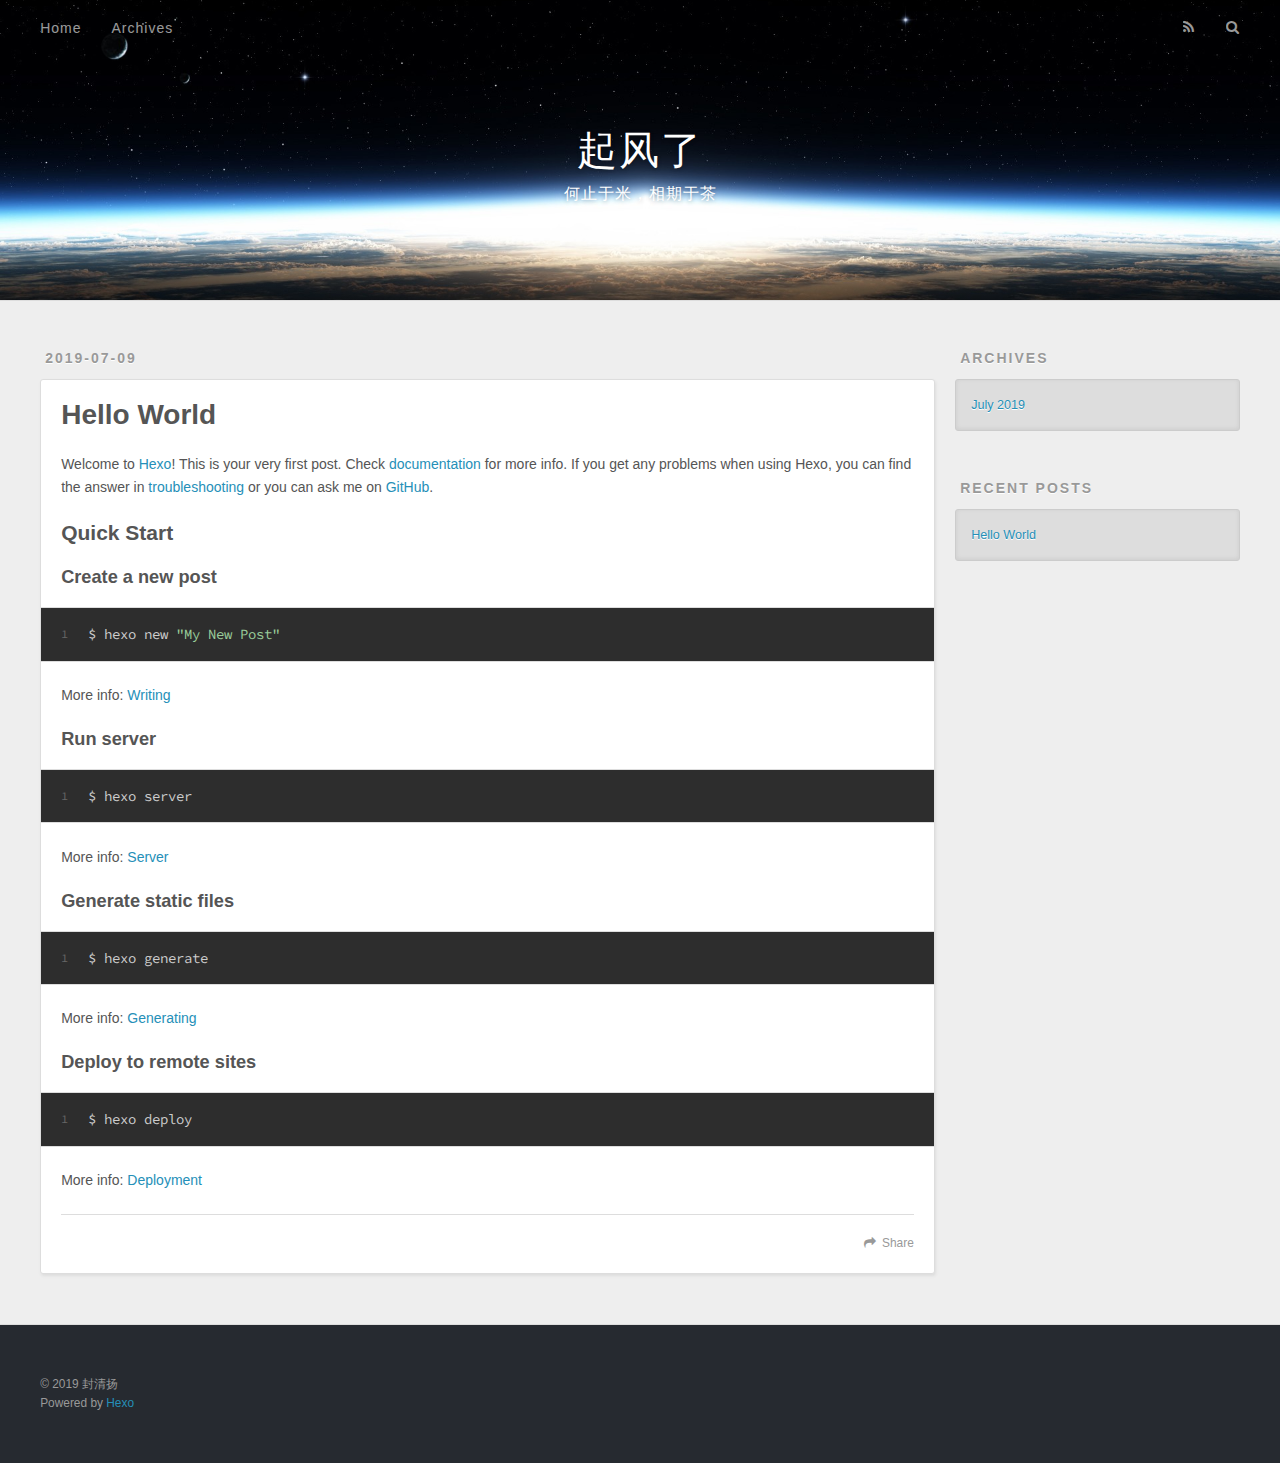
==== index.html @ a0c6132b "Site updated: 2019-07-09 15:20:31" ====
<!DOCTYPE html>
<html>
<head><meta name="generator" content="Hexo 3.9.0">
  <meta charset="utf-8">
  

  
  <title>起风了</title>
  <meta name="viewport" content="width=device-width, initial-scale=1, maximum-scale=1">
  <meta name="description" content="一个想开奶茶店的程序猿">
<meta property="og:type" content="website">
<meta property="og:title" content="起风了">
<meta property="og:url" content="http://yoursite.com/index.html">
<meta property="og:site_name" content="起风了">
<meta property="og:description" content="一个想开奶茶店的程序猿">
<meta property="og:locale" content="default">
<meta name="twitter:card" content="summary">
<meta name="twitter:title" content="起风了">
<meta name="twitter:description" content="一个想开奶茶店的程序猿">
  
    <link rel="alternate" href="/atom.xml" title="起风了" type="application/atom+xml">
  
  
    <link rel="icon" href="/favicon.png">
  
  
    <link href="//fonts.googleapis.com/css?family=Source+Code+Pro" rel="stylesheet" type="text/css">
  
  <link rel="stylesheet" href="/css/style.css">
</head>
</html>
<body>
  <div id="container">
    <div id="wrap">
      <header id="header">
  <div id="banner"></div>
  <div id="header-outer" class="outer">
    <div id="header-title" class="inner">
      <h1 id="logo-wrap">
        <a href="/" id="logo">起风了</a>
      </h1>
      
        <h2 id="subtitle-wrap">
          <a href="/" id="subtitle">何止于米，相期于茶</a>
        </h2>
      
    </div>
    <div id="header-inner" class="inner">
      <nav id="main-nav">
        <a id="main-nav-toggle" class="nav-icon"></a>
        
          <a class="main-nav-link" href="/">Home</a>
        
          <a class="main-nav-link" href="/archives">Archives</a>
        
      </nav>
      <nav id="sub-nav">
        
          <a id="nav-rss-link" class="nav-icon" href="/atom.xml" title="RSS Feed"></a>
        
        <a id="nav-search-btn" class="nav-icon" title="Search"></a>
      </nav>
      <div id="search-form-wrap">
        <form action="//google.com/search" method="get" accept-charset="UTF-8" class="search-form"><input type="search" name="q" class="search-form-input" placeholder="Search"><button type="submit" class="search-form-submit">&#xF002;</button><input type="hidden" name="sitesearch" value="http://yoursite.com"></form>
      </div>
    </div>
  </div>
</header>
      <div class="outer">
        <section id="main">
  
    <article id="post-hello-world" class="article article-type-post" itemscope itemprop="blogPost">
  <div class="article-meta">
    <a href="/2019/07/09/hello-world/" class="article-date">
  <time datetime="2019-07-09T06:13:53.255Z" itemprop="datePublished">2019-07-09</time>
</a>
    
  </div>
  <div class="article-inner">
    
    
      <header class="article-header">
        
  
    <h1 itemprop="name">
      <a class="article-title" href="/2019/07/09/hello-world/">Hello World</a>
    </h1>
  

      </header>
    
    <div class="article-entry" itemprop="articleBody">
      
        <p>Welcome to <a href="https://hexo.io/" target="_blank" rel="noopener">Hexo</a>! This is your very first post. Check <a href="https://hexo.io/docs/" target="_blank" rel="noopener">documentation</a> for more info. If you get any problems when using Hexo, you can find the answer in <a href="https://hexo.io/docs/troubleshooting.html" target="_blank" rel="noopener">troubleshooting</a> or you can ask me on <a href="https://github.com/hexojs/hexo/issues" target="_blank" rel="noopener">GitHub</a>.</p>
<h2 id="Quick-Start"><a href="#Quick-Start" class="headerlink" title="Quick Start"></a>Quick Start</h2><h3 id="Create-a-new-post"><a href="#Create-a-new-post" class="headerlink" title="Create a new post"></a>Create a new post</h3><figure class="highlight bash"><table><tr><td class="gutter"><pre><span class="line">1</span><br></pre></td><td class="code"><pre><span class="line">$ hexo new <span class="string">"My New Post"</span></span><br></pre></td></tr></table></figure>

<p>More info: <a href="https://hexo.io/docs/writing.html" target="_blank" rel="noopener">Writing</a></p>
<h3 id="Run-server"><a href="#Run-server" class="headerlink" title="Run server"></a>Run server</h3><figure class="highlight bash"><table><tr><td class="gutter"><pre><span class="line">1</span><br></pre></td><td class="code"><pre><span class="line">$ hexo server</span><br></pre></td></tr></table></figure>

<p>More info: <a href="https://hexo.io/docs/server.html" target="_blank" rel="noopener">Server</a></p>
<h3 id="Generate-static-files"><a href="#Generate-static-files" class="headerlink" title="Generate static files"></a>Generate static files</h3><figure class="highlight bash"><table><tr><td class="gutter"><pre><span class="line">1</span><br></pre></td><td class="code"><pre><span class="line">$ hexo generate</span><br></pre></td></tr></table></figure>

<p>More info: <a href="https://hexo.io/docs/generating.html" target="_blank" rel="noopener">Generating</a></p>
<h3 id="Deploy-to-remote-sites"><a href="#Deploy-to-remote-sites" class="headerlink" title="Deploy to remote sites"></a>Deploy to remote sites</h3><figure class="highlight bash"><table><tr><td class="gutter"><pre><span class="line">1</span><br></pre></td><td class="code"><pre><span class="line">$ hexo deploy</span><br></pre></td></tr></table></figure>

<p>More info: <a href="https://hexo.io/docs/deployment.html" target="_blank" rel="noopener">Deployment</a></p>

      
    </div>
    <footer class="article-footer">
      <a data-url="http://yoursite.com/2019/07/09/hello-world/" data-id="cjxvhixrn0000qsqrv8j5ujde" class="article-share-link">Share</a>
      
      
    </footer>
  </div>
  
</article>


  


</section>
        
          <aside id="sidebar">
  
    

  
    

  
    
  
    
  <div class="widget-wrap">
    <h3 class="widget-title">Archives</h3>
    <div class="widget">
      <ul class="archive-list"><li class="archive-list-item"><a class="archive-list-link" href="/archives/2019/07/">July 2019</a></li></ul>
    </div>
  </div>


  
    
  <div class="widget-wrap">
    <h3 class="widget-title">Recent Posts</h3>
    <div class="widget">
      <ul>
        
          <li>
            <a href="/2019/07/09/hello-world/">Hello World</a>
          </li>
        
      </ul>
    </div>
  </div>

  
</aside>
        
      </div>
      <footer id="footer">
  
  <div class="outer">
    <div id="footer-info" class="inner">
      &copy; 2019 封清扬<br>
      Powered by <a href="http://hexo.io/" target="_blank">Hexo</a>
    </div>
  </div>
</footer>
    </div>
    <nav id="mobile-nav">
  
    <a href="/" class="mobile-nav-link">Home</a>
  
    <a href="/archives" class="mobile-nav-link">Archives</a>
  
</nav>
    

<script src="//ajax.googleapis.com/ajax/libs/jquery/2.0.3/jquery.min.js"></script>


  <link rel="stylesheet" href="/fancybox/jquery.fancybox.css">
  <script src="/fancybox/jquery.fancybox.pack.js"></script>


<script src="/js/script.js"></script>



  </div>
</body>
</html>
---- css/style.css ----
body {
  width: 100%;
}
body:before,
body:after {
  content: "";
  display: table;
}
body:after {
  clear: both;
}
html,
body,
div,
span,
applet,
object,
iframe,
h1,
h2,
h3,
h4,
h5,
h6,
p,
blockquote,
pre,
a,
abbr,
acronym,
address,
big,
cite,
code,
del,
dfn,
em,
img,
ins,
kbd,
q,
s,
samp,
small,
strike,
strong,
sub,
sup,
tt,
var,
dl,
dt,
dd,
ol,
ul,
li,
fieldset,
form,
label,
legend,
table,
caption,
tbody,
tfoot,
thead,
tr,
th,
td {
  margin: 0;
  padding: 0;
  border: 0;
  outline: 0;
  font-weight: inherit;
  font-style: inherit;
  font-family: inherit;
  font-size: 100%;
  vertical-align: baseline;
}
body {
  line-height: 1;
  color: #000;
  background: #fff;
}
ol,
ul {
  list-style: none;
}
table {
  border-collapse: separate;
  border-spacing: 0;
  vertical-align: middle;
}
caption,
th,
td {
  text-align: left;
  font-weight: normal;
  vertical-align: middle;
}
a img {
  border: none;
}
input,
button {
  margin: 0;
  padding: 0;
}
input::-moz-focus-inner,
button::-moz-focus-inner {
  border: 0;
  padding: 0;
}
@font-face {
  font-family: FontAwesome;
  font-style: normal;
  font-weight: normal;
  src: url("fonts/fontawesome-webfont.eot?v=#4.0.3");
  src: url("fonts/fontawesome-webfont.eot?#iefix&v=#4.0.3") format("embedded-opentype"), url("fonts/fontawesome-webfont.woff?v=#4.0.3") format("woff"), url("fonts/fontawesome-webfont.ttf?v=#4.0.3") format("truetype"), url("fonts/fontawesome-webfont.svg#fontawesomeregular?v=#4.0.3") format("svg");
}
html,
body,
#container {
  height: 100%;
}
body {
  background: #eee;
  font: 14px -apple-system, BlinkMacSystemFont, "Segoe UI", "Roboto", "Oxygen", "Ubuntu", "Cantarell", "Fira Sans", "Droid Sans", "Helvetica Neue", sans-serif;
  -webkit-text-size-adjust: 100%;
}
.outer {
  max-width: 1220px;
  margin: 0 auto;
  padding: 0 20px;
}
.outer:before,
.outer:after {
  content: "";
  display: table;
}
.outer:after {
  clear: both;
}
.inner {
  display: inline;
  float: left;
  width: 98.33333333333333%;
  margin: 0 0.833333333333333%;
}
.left,
.alignleft {
  float: left;
}
.right,
.alignright {
  float: right;
}
.clear {
  clear: both;
}
#container {
  position: relative;
}
.mobile-nav-on {
  overflow: hidden;
}
#wrap {
  height: 100%;
  width: 100%;
  position: absolute;
  top: 0;
  left: 0;
  -webkit-transition: 0.2s ease-out;
  -moz-transition: 0.2s ease-out;
  -ms-transition: 0.2s ease-out;
  transition: 0.2s ease-out;
  z-index: 1;
  background: #eee;
}
.mobile-nav-on #wrap {
  left: 280px;
}
@media screen and (min-width: 768px) {
  #main {
    display: inline;
    float: left;
    width: 73.33333333333333%;
    margin: 0 0.833333333333333%;
  }
}
.article-date,
.article-category-link,
.archive-year,
.widget-title {
  text-decoration: none;
  text-transform: uppercase;
  letter-spacing: 2px;
  color: #999;
  margin-bottom: 1em;
  margin-left: 5px;
  line-height: 1em;
  text-shadow: 0 1px #fff;
  font-weight: bold;
}
.article-inner,
.archive-article-inner {
  background: #fff;
  -webkit-box-shadow: 1px 2px 3px #ddd;
  box-shadow: 1px 2px 3px #ddd;
  border: 1px solid #ddd;
  border-radius: 3px;
}
.article-entry h1,
.widget h1 {
  font-size: 2em;
}
.article-entry h2,
.widget h2 {
  font-size: 1.5em;
}
.article-entry h3,
.widget h3 {
  font-size: 1.3em;
}
.article-entry h4,
.widget h4 {
  font-size: 1.2em;
}
.article-entry h5,
.widget h5 {
  font-size: 1em;
}
.article-entry h6,
.widget h6 {
  font-size: 1em;
  color: #999;
}
.article-entry hr,
.widget hr {
  border: 1px dashed #ddd;
}
.article-entry strong,
.widget strong {
  font-weight: bold;
}
.article-entry em,
.widget em,
.article-entry cite,
.widget cite {
  font-style: italic;
}
.article-entry sup,
.widget sup,
.article-entry sub,
.widget sub {
  font-size: 0.75em;
  line-height: 0;
  position: relative;
  vertical-align: baseline;
}
.article-entry sup,
.widget sup {
  top: -0.5em;
}
.article-entry sub,
.widget sub {
  bottom: -0.2em;
}
.article-entry small,
.widget small {
  font-size: 0.85em;
}
.article-entry acronym,
.widget acronym,
.article-entry abbr,
.widget abbr {
  border-bottom: 1px dotted;
}
.article-entry ul,
.widget ul,
.article-entry ol,
.widget ol,
.article-entry dl,
.widget dl {
  margin: 0 20px;
  line-height: 1.6em;
}
.article-entry ul ul,
.widget ul ul,
.article-entry ol ul,
.widget ol ul,
.article-entry ul ol,
.widget ul ol,
.article-entry ol ol,
.widget ol ol {
  margin-top: 0;
  margin-bottom: 0;
}
.article-entry ul,
.widget ul {
  list-style: disc;
}
.article-entry ol,
.widget ol {
  list-style: decimal;
}
.article-entry dt,
.widget dt {
  font-weight: bold;
}
#header {
  height: 300px;
  position: relative;
  border-bottom: 1px solid #ddd;
}
#header:before,
#header:after {
  content: "";
  position: absolute;
  left: 0;
  right: 0;
  height: 40px;
}
#header:before {
  top: 0;
  background: -webkit-linear-gradient(rgba(0,0,0,0.2), transparent);
  background: -moz-linear-gradient(rgba(0,0,0,0.2), transparent);
  background: -ms-linear-gradient(rgba(0,0,0,0.2), transparent);
  background: linear-gradient(rgba(0,0,0,0.2), transparent);
}
#header:after {
  bottom: 0;
  background: -webkit-linear-gradient(transparent, rgba(0,0,0,0.2));
  background: -moz-linear-gradient(transparent, rgba(0,0,0,0.2));
  background: -ms-linear-gradient(transparent, rgba(0,0,0,0.2));
  background: linear-gradient(transparent, rgba(0,0,0,0.2));
}
#header-outer {
  height: 100%;
  position: relative;
}
#header-inner {
  position: relative;
  overflow: hidden;
}
#banner {
  position: absolute;
  top: 0;
  left: 0;
  width: 100%;
  height: 100%;
  background: url("images/banner.jpg") center #000;
  -webkit-background-size: cover;
  -moz-background-size: cover;
  background-size: cover;
  z-index: -1;
}
#header-title {
  text-align: center;
  height: 40px;
  position: absolute;
  top: 50%;
  left: 0;
  margin-top: -20px;
}
#logo,
#subtitle {
  text-decoration: none;
  color: #fff;
  font-weight: 300;
  text-shadow: 0 1px 4px rgba(0,0,0,0.3);
}
#logo {
  font-size: 40px;
  line-height: 40px;
  letter-spacing: 2px;
}
#subtitle {
  font-size: 16px;
  line-height: 16px;
  letter-spacing: 1px;
}
#subtitle-wrap {
  margin-top: 16px;
}
#main-nav {
  float: left;
  margin-left: -15px;
}
.nav-icon,
.main-nav-link {
  float: left;
  color: #fff;
  opacity: 0.6;
  text-decoration: none;
  text-shadow: 0 1px rgba(0,0,0,0.2);
  -webkit-transition: opacity 0.2s;
  -moz-transition: opacity 0.2s;
  -ms-transition: opacity 0.2s;
  transition: opacity 0.2s;
  display: block;
  padding: 20px 15px;
}
.nav-icon:hover,
.main-nav-link:hover {
  opacity: 1;
}
.nav-icon {
  font-family: FontAwesome;
  text-align: center;
  font-size: 14px;
  width: 14px;
  height: 14px;
  padding: 20px 15px;
  position: relative;
  cursor: pointer;
}
.main-nav-link {
  font-weight: 300;
  letter-spacing: 1px;
}
@media screen and (max-width: 479px) {
  .main-nav-link {
    display: none;
  }
}
#main-nav-toggle {
  display: none;
}
#main-nav-toggle:before {
  content: "\f0c9";
}
@media screen and (max-width: 479px) {
  #main-nav-toggle {
    display: block;
  }
}
#sub-nav {
  float: right;
  margin-right: -15px;
}
#nav-rss-link:before {
  content: "\f09e";
}
#nav-search-btn:before {
  content: "\f002";
}
#search-form-wrap {
  position: absolute;
  top: 15px;
  width: 150px;
  height: 30px;
  right: -150px;
  opacity: 0;
  -webkit-transition: 0.2s ease-out;
  -moz-transition: 0.2s ease-out;
  -ms-transition: 0.2s ease-out;
  transition: 0.2s ease-out;
}
#search-form-wrap.on {
  opacity: 1;
  right: 0;
}
@media screen and (max-width: 479px) {
  #search-form-wrap {
    width: 100%;
    right: -100%;
  }
}
.search-form {
  position: absolute;
  top: 0;
  left: 0;
  right: 0;
  background: #fff;
  padding: 5px 15px;
  border-radius: 15px;
  -webkit-box-shadow: 0 0 10px rgba(0,0,0,0.3);
  box-shadow: 0 0 10px rgba(0,0,0,0.3);
}
.search-form-input {
  border: none;
  background: none;
  color: #555;
  width: 100%;
  font: 13px -apple-system, BlinkMacSystemFont, "Segoe UI", "Roboto", "Oxygen", "Ubuntu", "Cantarell", "Fira Sans", "Droid Sans", "Helvetica Neue", sans-serif;
  outline: none;
}
.search-form-input::-webkit-search-results-decoration,
.search-form-input::-webkit-search-cancel-button {
  -webkit-appearance: none;
}
.search-form-submit {
  position: absolute;
  top: 50%;
  right: 10px;
  margin-top: -7px;
  font: 13px FontAwesome;
  border: none;
  background: none;
  color: #bbb;
  cursor: pointer;
}
.search-form-submit:hover,
.search-form-submit:focus {
  color: #777;
}
.article {
  margin: 50px 0;
}
.article-inner {
  overflow: hidden;
}
.article-meta:before,
.article-meta:after {
  content: "";
  display: table;
}
.article-meta:after {
  clear: both;
}
.article-date {
  float: left;
}
.article-category {
  float: left;
  line-height: 1em;
  color: #ccc;
  text-shadow: 0 1px #fff;
  margin-left: 8px;
}
.article-category:before {
  content: "\2022";
}
.article-category-link {
  margin: 0 12px 1em;
}
.article-header {
  padding: 20px 20px 0;
}
.article-title {
  text-decoration: none;
  font-size: 2em;
  font-weight: bold;
  color: #555;
  line-height: 1.1em;
  -webkit-transition: color 0.2s;
  -moz-transition: color 0.2s;
  -ms-transition: color 0.2s;
  transition: color 0.2s;
}
a.article-title:hover {
  color: #258fb8;
}
.article-entry {
  color: #555;
  padding: 0 20px;
}
.article-entry:before,
.article-entry:after {
  content: "";
  display: table;
}
.article-entry:after {
  clear: both;
}
.article-entry p,
.article-entry table {
  line-height: 1.6em;
  margin: 1.6em 0;
}
.article-entry h1,
.article-entry h2,
.article-entry h3,
.article-entry h4,
.article-entry h5,
.article-entry h6 {
  font-weight: bold;
}
.article-entry h1,
.article-entry h2,
.article-entry h3,
.article-entry h4,
.article-entry h5,
.article-entry h6 {
  line-height: 1.1em;
  margin: 1.1em 0;
}
.article-entry a {
  color: #258fb8;
  text-decoration: none;
}
.article-entry a:hover {
  text-decoration: underline;
}
.article-entry ul,
.article-entry ol,
.article-entry dl {
  margin-top: 1.6em;
  margin-bottom: 1.6em;
}
.article-entry img,
.article-entry video {
  max-width: 100%;
  height: auto;
  display: block;
  margin: auto;
}
.article-entry iframe {
  border: none;
}
.article-entry table {
  width: 100%;
  border-collapse: collapse;
  border-spacing: 0;
}
.article-entry th {
  font-weight: bold;
  border-bottom: 3px solid #ddd;
  padding-bottom: 0.5em;
}
.article-entry td {
  border-bottom: 1px solid #ddd;
  padding: 10px 0;
}
.article-entry blockquote {
  font-family: Georgia, "Times New Roman", serif;
  font-size: 1.4em;
  margin: 1.6em 20px;
  text-align: center;
}
.article-entry blockquote footer {
  font-size: 14px;
  margin: 1.6em 0;
  font-family: -apple-system, BlinkMacSystemFont, "Segoe UI", "Roboto", "Oxygen", "Ubuntu", "Cantarell", "Fira Sans", "Droid Sans", "Helvetica Neue", sans-serif;
}
.article-entry blockquote footer cite:before {
  content: "—";
  padding: 0 0.5em;
}
.article-entry .pullquote {
  text-align: left;
  width: 45%;
  margin: 0;
}
.article-entry .pullquote.left {
  margin-left: 0.5em;
  margin-right: 1em;
}
.article-entry .pullquote.right {
  margin-right: 0.5em;
  margin-left: 1em;
}
.article-entry .caption {
  color: #999;
  display: block;
  font-size: 0.9em;
  margin-top: 0.5em;
  position: relative;
  text-align: center;
}
.article-entry .video-container {
  position: relative;
  padding-top: 56.25%;
  height: 0;
  overflow: hidden;
}
.article-entry .video-container iframe,
.article-entry .video-container object,
.article-entry .video-container embed {
  position: absolute;
  top: 0;
  left: 0;
  width: 100%;
  height: 100%;
  margin-top: 0;
}
.article-more-link a {
  display: inline-block;
  line-height: 1em;
  padding: 6px 15px;
  border-radius: 15px;
  background: #eee;
  color: #999;
  text-shadow: 0 1px #fff;
  text-decoration: none;
}
.article-more-link a:hover {
  background: #258fb8;
  color: #fff;
  text-decoration: none;
  text-shadow: 0 1px #1e7293;
}
.article-footer {
  font-size: 0.85em;
  line-height: 1.6em;
  border-top: 1px solid #ddd;
  padding-top: 1.6em;
  margin: 0 20px 20px;
}
.article-footer:before,
.article-footer:after {
  content: "";
  display: table;
}
.article-footer:after {
  clear: both;
}
.article-footer a {
  color: #999;
  text-decoration: none;
}
.article-footer a:hover {
  color: #555;
}
.article-tag-list-item {
  float: left;
  margin-right: 10px;
}
.article-tag-list-link:before {
  content: "#";
}
.article-comment-link {
  float: right;
}
.article-comment-link:before {
  content: "\f075";
  font-family: FontAwesome;
  padding-right: 8px;
}
.article-share-link {
  cursor: pointer;
  float: right;
  margin-left: 20px;
}
.article-share-link:before {
  content: "\f064";
  font-family: FontAwesome;
  padding-right: 6px;
}
#article-nav {
  position: relative;
}
#article-nav:before,
#article-nav:after {
  content: "";
  display: table;
}
#article-nav:after {
  clear: both;
}
@media screen and (min-width: 768px) {
  #article-nav {
    margin: 50px 0;
  }
  #article-nav:before {
    width: 8px;
    height: 8px;
    position: absolute;
    top: 50%;
    left: 50%;
    margin-top: -4px;
    margin-left: -4px;
    content: "";
    border-radius: 50%;
    background: #ddd;
    -webkit-box-shadow: 0 1px 2px #fff;
    box-shadow: 0 1px 2px #fff;
  }
}
.article-nav-link-wrap {
  text-decoration: none;
  text-shadow: 0 1px #fff;
  color: #999;
  -webkit-box-sizing: border-box;
  -moz-box-sizing: border-box;
  box-sizing: border-box;
  margin-top: 50px;
  text-align: center;
  display: block;
}
.article-nav-link-wrap:hover {
  color: #555;
}
@media screen and (min-width: 768px) {
  .article-nav-link-wrap {
    width: 50%;
    margin-top: 0;
  }
}
@media screen and (min-width: 768px) {
  #article-nav-newer {
    float: left;
    text-align: right;
    padding-right: 20px;
  }
}
@media screen and (min-width: 768px) {
  #article-nav-older {
    float: right;
    text-align: left;
    padding-left: 20px;
  }
}
.article-nav-caption {
  text-transform: uppercase;
  letter-spacing: 2px;
  color: #ddd;
  line-height: 1em;
  font-weight: bold;
}
#article-nav-newer .article-nav-caption {
  margin-right: -2px;
}
.article-nav-title {
  font-size: 0.85em;
  line-height: 1.6em;
  margin-top: 0.5em;
}
.article-share-box {
  position: absolute;
  display: none;
  background: #fff;
  -webkit-box-shadow: 1px 2px 10px rgba(0,0,0,0.2);
  box-shadow: 1px 2px 10px rgba(0,0,0,0.2);
  border-radius: 3px;
  margin-left: -145px;
  overflow: hidden;
  z-index: 1;
}
.article-share-box.on {
  display: block;
}
.article-share-input {
  width: 100%;
  background: none;
  -webkit-box-sizing: border-box;
  -moz-box-sizing: border-box;
  box-sizing: border-box;
  font: 14px -apple-system, BlinkMacSystemFont, "Segoe UI", "Roboto", "Oxygen", "Ubuntu", "Cantarell", "Fira Sans", "Droid Sans", "Helvetica Neue", sans-serif;
  padding: 0 15px;
  color: #555;
  outline: none;
  border: 1px solid #ddd;
  border-radius: 3px 3px 0 0;
  height: 36px;
  line-height: 36px;
}
.article-share-links {
  background: #eee;
}
.article-share-links:before,
.article-share-links:after {
  content: "";
  display: table;
}
.article-share-links:after {
  clear: both;
}
.article-share-twitter,
.article-share-facebook,
.article-share-pinterest,
.article-share-google {
  width: 50px;
  height: 36px;
  display: block;
  float: left;
  position: relative;
  color: #999;
  text-shadow: 0 1px #fff;
}
.article-share-twitter:before,
.article-share-facebook:before,
.article-share-pinterest:before,
.article-share-google:before {
  font-size: 20px;
  font-family: FontAwesome;
  width: 20px;
  height: 20px;
  position: absolute;
  top: 50%;
  left: 50%;
  margin-top: -10px;
  margin-left: -10px;
  text-align: center;
}
.article-share-twitter:hover,
.article-share-facebook:hover,
.article-share-pinterest:hover,
.article-share-google:hover {
  color: #fff;
}
.article-share-twitter:before {
  content: "\f099";
}
.article-share-twitter:hover {
  background: #00aced;
  text-shadow: 0 1px #008abe;
}
.article-share-facebook:before {
  content: "\f09a";
}
.article-share-facebook:hover {
  background: #3b5998;
  text-shadow: 0 1px #2f477a;
}
.article-share-pinterest:before {
  content: "\f0d2";
}
.article-share-pinterest:hover {
  background: #cb2027;
  text-shadow: 0 1px #a21a1f;
}
.article-share-google:before {
  content: "\f0d5";
}
.article-share-google:hover {
  background: #dd4b39;
  text-shadow: 0 1px #be3221;
}
.article-gallery {
  background: #000;
  position: relative;
}
.article-gallery-photos {
  position: relative;
  overflow: hidden;
}
.article-gallery-img {
  display: none;
  max-width: 100%;
}
.article-gallery-img:first-child {
  display: block;
}
.article-gallery-img.loaded {
  position: absolute;
  display: block;
}
.article-gallery-img img {
  display: block;
  max-width: 100%;
  margin: 0 auto;
}
#comments {
  background: #fff;
  -webkit-box-shadow: 1px 2px 3px #ddd;
  box-shadow: 1px 2px 3px #ddd;
  padding: 20px;
  border: 1px solid #ddd;
  border-radius: 3px;
  margin: 50px 0;
}
#comments a {
  color: #258fb8;
}
.archives-wrap {
  margin: 50px 0;
}
.archives:before,
.archives:after {
  content: "";
  display: table;
}
.archives:after {
  clear: both;
}
.archive-year-wrap {
  margin-bottom: 1em;
}
.archives {
  -webkit-column-gap: 10px;
  -moz-column-gap: 10px;
  column-gap: 10px;
}
@media screen and (min-width: 480px) and (max-width: 767px) {
  .archives {
    -webkit-column-count: 2;
    -moz-column-count: 2;
    column-count: 2;
  }
}
@media screen and (min-width: 768px) {
  .archives {
    -webkit-column-count: 3;
    -moz-column-count: 3;
    column-count: 3;
  }
}
.archive-article {
  -webkit-column-break-inside: avoid;
  page-break-inside: avoid;
  overflow: hidden;
  break-inside: avoid-column;
}
.archive-article-inner {
  padding: 10px;
  margin-bottom: 15px;
}
.archive-article-title {
  text-decoration: none;
  font-weight: bold;
  color: #555;
  -webkit-transition: color 0.2s;
  -moz-transition: color 0.2s;
  -ms-transition: color 0.2s;
  transition: color 0.2s;
  line-height: 1.6em;
}
.archive-article-title:hover {
  color: #258fb8;
}
.archive-article-footer {
  margin-top: 1em;
}
.archive-article-date {
  color: #999;
  text-decoration: none;
  font-size: 0.85em;
  line-height: 1em;
  margin-bottom: 0.5em;
  display: block;
}
#page-nav {
  margin: 50px auto;
  background: #fff;
  -webkit-box-shadow: 1px 2px 3px #ddd;
  box-shadow: 1px 2px 3px #ddd;
  border: 1px solid #ddd;
  border-radius: 3px;
  text-align: center;
  color: #999;
  overflow: hidden;
}
#page-nav:before,
#page-nav:after {
  content: "";
  display: table;
}
#page-nav:after {
  clear: both;
}
#page-nav a,
#page-nav span {
  padding: 10px 20px;
  line-height: 1;
  height: 2ex;
}
#page-nav a {
  color: #999;
  text-decoration: none;
}
#page-nav a:hover {
  background: #999;
  color: #fff;
}
#page-nav .prev {
  float: left;
}
#page-nav .next {
  float: right;
}
#page-nav .page-number {
  display: inline-block;
}
@media screen and (max-width: 479px) {
  #page-nav .page-number {
    display: none;
  }
}
#page-nav .current {
  color: #555;
  font-weight: bold;
}
#page-nav .space {
  color: #ddd;
}
#footer {
  background: #262a30;
  padding: 50px 0;
  border-top: 1px solid #ddd;
  color: #999;
}
#footer a {
  color: #258fb8;
  text-decoration: none;
}
#footer a:hover {
  text-decoration: underline;
}
#footer-info {
  line-height: 1.6em;
  font-size: 0.85em;
}
.article-entry pre,
.article-entry .highlight {
  background: #2d2d2d;
  margin: 0 -20px;
  padding: 15px 20px;
  border-style: solid;
  border-color: #ddd;
  border-width: 1px 0;
  overflow: auto;
  color: #ccc;
  line-height: 22.400000000000002px;
}
.article-entry .highlight .gutter pre,
.article-entry .gist .gist-file .gist-data .line-numbers {
  color: #666;
  font-size: 0.85em;
}
.article-entry pre,
.article-entry code {
  font-family: "Source Code Pro", Consolas, Monaco, Menlo, Consolas, monospace;
}
.article-entry code {
  background: #eee;
  text-shadow: 0 1px #fff;
  padding: 0 0.3em;
}
.article-entry pre code {
  background: none;
  text-shadow: none;
  padding: 0;
}
.article-entry .highlight pre {
  border: none;
  margin: 0;
  padding: 0;
}
.article-entry .highlight table {
  margin: 0;
  width: auto;
}
.article-entry .highlight td {
  border: none;
  padding: 0;
}
.article-entry .highlight figcaption {
  font-size: 0.85em;
  color: #999;
  line-height: 1em;
  margin-bottom: 1em;
}
.article-entry .highlight figcaption:before,
.article-entry .highlight figcaption:after {
  content: "";
  display: table;
}
.article-entry .highlight figcaption:after {
  clear: both;
}
.article-entry .highlight figcaption a {
  float: right;
}
.article-entry .highlight .gutter pre {
  text-align: right;
  padding-right: 20px;
}
.article-entry .highlight .line {
  height: 22.400000000000002px;
}
.article-entry .highlight .line.marked {
  background: #515151;
}
.article-entry .gist {
  margin: 0 -20px;
  border-style: solid;
  border-color: #ddd;
  border-width: 1px 0;
  background: #2d2d2d;
  padding: 15px 20px 15px 0;
}
.article-entry .gist .gist-file {
  border: none;
  font-family: "Source Code Pro", Consolas, Monaco, Menlo, Consolas, monospace;
  margin: 0;
}
.article-entry .gist .gist-file .gist-data {
  background: none;
  border: none;
}
.article-entry .gist .gist-file .gist-data .line-numbers {
  background: none;
  border: none;
  padding: 0 20px 0 0;
}
.article-entry .gist .gist-file .gist-data .line-data {
  padding: 0 !important;
}
.article-entry .gist .gist-file .highlight {
  margin: 0;
  padding: 0;
  border: none;
}
.article-entry .gist .gist-file .gist-meta {
  background: #2d2d2d;
  color: #999;
  font: 0.85em -apple-system, BlinkMacSystemFont, "Segoe UI", "Roboto", "Oxygen", "Ubuntu", "Cantarell", "Fira Sans", "Droid Sans", "Helvetica Neue", sans-serif;
  text-shadow: 0 0;
  padding: 0;
  margin-top: 1em;
  margin-left: 20px;
}
.article-entry .gist .gist-file .gist-meta a {
  color: #258fb8;
  font-weight: normal;
}
.article-entry .gist .gist-file .gist-meta a:hover {
  text-decoration: underline;
}
pre .comment,
pre .title {
  color: #999;
}
pre .variable,
pre .attribute,
pre .tag,
pre .regexp,
pre .ruby .constant,
pre .xml .tag .title,
pre .xml .pi,
pre .xml .doctype,
pre .html .doctype,
pre .css .id,
pre .css .class,
pre .css .pseudo {
  color: #f2777a;
}
pre .number,
pre .preprocessor,
pre .built_in,
pre .literal,
pre .params,
pre .constant {
  color: #f99157;
}
pre .class,
pre .ruby .class .title,
pre .css .rules .attribute {
  color: #9c9;
}
pre .string,
pre .value,
pre .inheritance,
pre .header,
pre .ruby .symbol,
pre .xml .cdata {
  color: #9c9;
}
pre .css .hexcolor {
  color: #6cc;
}
pre .function,
pre .python .decorator,
pre .python .title,
pre .ruby .function .title,
pre .ruby .title .keyword,
pre .perl .sub,
pre .javascript .title,
pre .coffeescript .title {
  color: #69c;
}
pre .keyword,
pre .javascript .function {
  color: #c9c;
}
@media screen and (max-width: 479px) {
  #mobile-nav {
    position: absolute;
    top: 0;
    left: 0;
    width: 280px;
    height: 100%;
    background: #191919;
    border-right: 1px solid #fff;
  }
}
@media screen and (max-width: 479px) {
  .mobile-nav-link {
    display: block;
    color: #999;
    text-decoration: none;
    padding: 15px 20px;
    font-weight: bold;
  }
  .mobile-nav-link:hover {
    color: #fff;
  }
}
@media screen and (min-width: 768px) {
  #sidebar {
    display: inline;
    float: left;
    width: 23.333333333333332%;
    margin: 0 0.833333333333333%;
  }
}
.widget-wrap {
  margin: 50px 0;
}
.widget {
  color: #777;
  text-shadow: 0 1px #fff;
  background: #ddd;
  -webkit-box-shadow: 0 -1px 4px #ccc inset;
  box-shadow: 0 -1px 4px #ccc inset;
  border: 1px solid #ccc;
  padding: 15px;
  border-radius: 3px;
}
.widget a {
  color: #258fb8;
  text-decoration: none;
}
.widget a:hover {
  text-decoration: underline;
}
.widget ul ul,
.widget ol ul,
.widget dl ul,
.widget ul ol,
.widget ol ol,
.widget dl ol,
.widget ul dl,
.widget ol dl,
.widget dl dl {
  margin-left: 15px;
  list-style: disc;
}
.widget {
  line-height: 1.6em;
  word-wrap: break-word;
  font-size: 0.9em;
}
.widget ul,
.widget ol {
  list-style: none;
  margin: 0;
}
.widget ul ul,
.widget ol ul,
.widget ul ol,
.widget ol ol {
  margin: 0 20px;
}
.widget ul ul,
.widget ol ul {
  list-style: disc;
}
.widget ul ol,
.widget ol ol {
  list-style: decimal;
}
.category-list-count,
.tag-list-count,
.archive-list-count {
  padding-left: 5px;
  color: #999;
  font-size: 0.85em;
}
.category-list-count:before,
.tag-list-count:before,
.archive-list-count:before {
  content: "(";
}
.category-list-count:after,
.tag-list-count:after,
.archive-list-count:after {
  content: ")";
}
.tagcloud a {
  margin-right: 5px;
  display: inline-block;
}
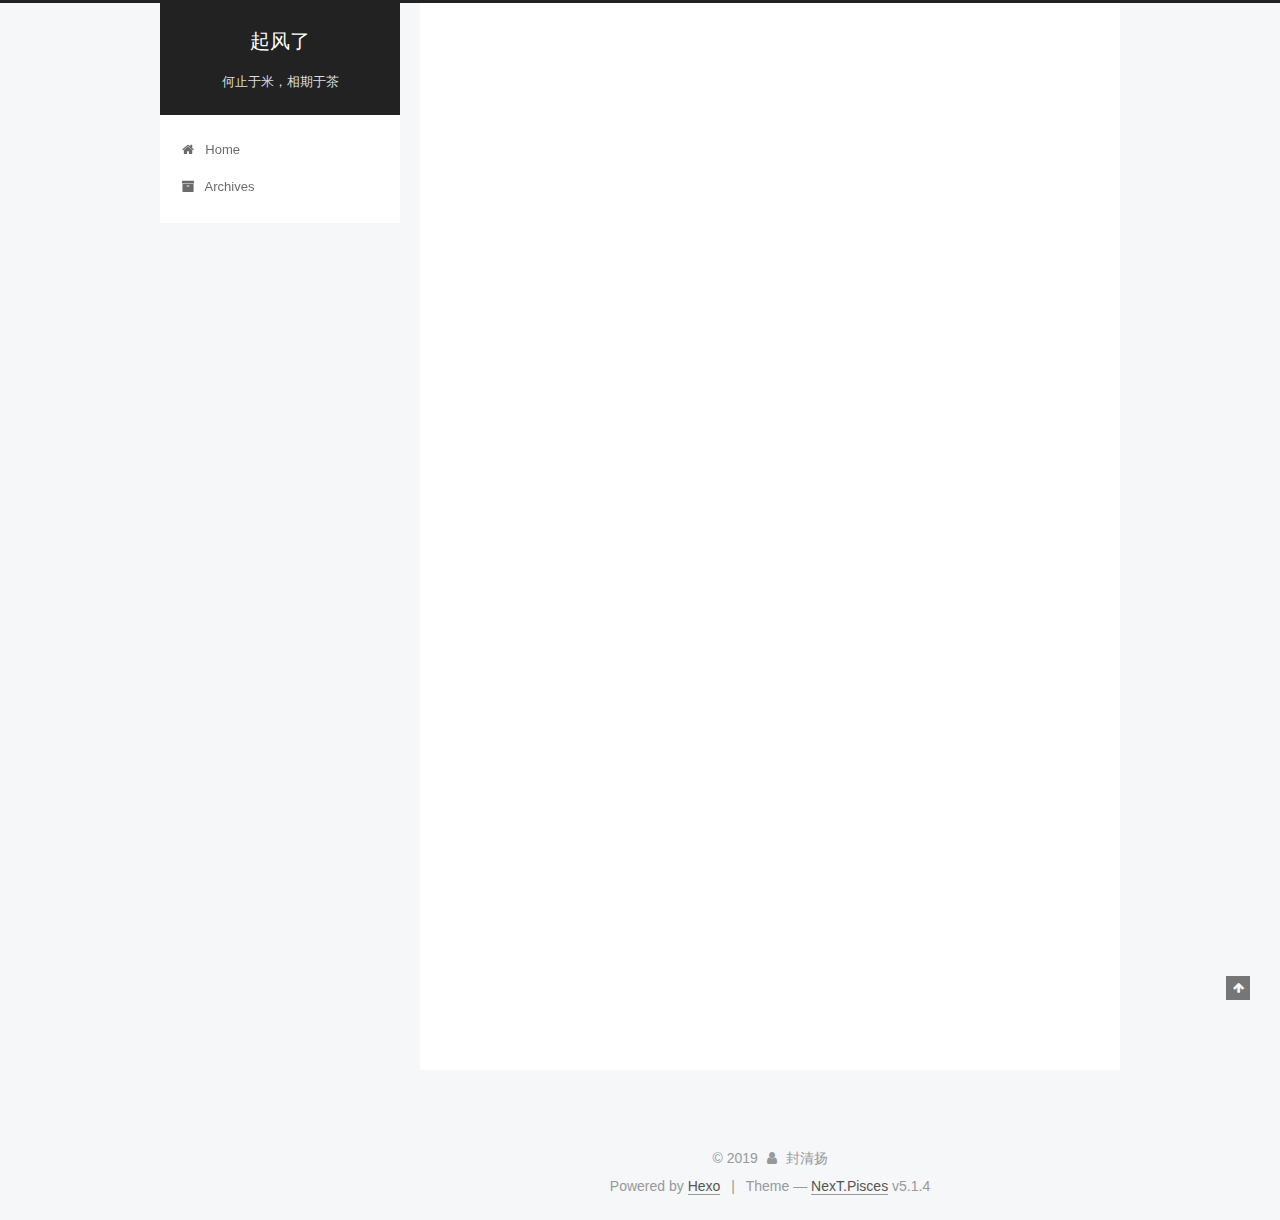
==== commit 3a7ec9a7: "Site updated: 2019-07-09 16:42:16" ====
--- a/index.html
+++ b/index.html
@@ -1,13 +1,85 @@
 <!DOCTYPE html>
-<html>
+
+
+
+  
+
+
+<html class="theme-next pisces use-motion" lang>
 <head><meta name="generator" content="Hexo 3.9.0">
-  <meta charset="utf-8">
-  
-
-  
-  <title>起风了</title>
-  <meta name="viewport" content="width=device-width, initial-scale=1, maximum-scale=1">
-  <meta name="description" content="一个想开奶茶店的程序猿">
+  <meta charset="UTF-8">
+<meta http-equiv="X-UA-Compatible" content="IE=edge">
+<meta name="viewport" content="width=device-width, initial-scale=1, maximum-scale=1">
+<meta name="theme-color" content="#222">
+
+
+
+
+
+
+
+
+
+<meta http-equiv="Cache-Control" content="no-transform">
+<meta http-equiv="Cache-Control" content="no-siteapp">
+
+
+
+
+
+
+
+
+
+
+
+
+
+
+
+
+  
+  
+  <link href="/lib/fancybox/source/jquery.fancybox.css?v=2.1.5" rel="stylesheet" type="text/css">
+
+
+
+
+
+
+
+<link href="/lib/font-awesome/css/font-awesome.min.css?v=4.6.2" rel="stylesheet" type="text/css">
+
+<link href="/css/main.css?v=5.1.4" rel="stylesheet" type="text/css">
+
+
+  <link rel="apple-touch-icon" sizes="180x180" href="/images/apple-touch-icon-next.png?v=5.1.4">
+
+
+  <link rel="icon" type="image/png" sizes="32x32" href="/images/favicon-32x32-next.png?v=5.1.4">
+
+
+  <link rel="icon" type="image/png" sizes="16x16" href="/images/favicon-16x16-next.png?v=5.1.4">
+
+
+  <link rel="mask-icon" href="/images/logo.svg?v=5.1.4" color="#222">
+
+
+
+
+
+  <meta name="keywords" content="Hexo, NexT">
+
+
+
+
+
+
+
+
+
+
+<meta name="description" content="一个想开奶茶店的程序猿">
 <meta property="og:type" content="website">
 <meta property="og:title" content="起风了">
 <meta property="og:url" content="http://yoursite.com/index.html">
@@ -17,179 +89,542 @@
 <meta name="twitter:card" content="summary">
 <meta name="twitter:title" content="起风了">
 <meta name="twitter:description" content="一个想开奶茶店的程序猿">
-  
-    <link rel="alternate" href="/atom.xml" title="起风了" type="application/atom+xml">
-  
-  
-    <link rel="icon" href="/favicon.png">
-  
-  
-    <link href="//fonts.googleapis.com/css?family=Source+Code+Pro" rel="stylesheet" type="text/css">
-  
-  <link rel="stylesheet" href="/css/style.css">
+
+
+
+<script type="text/javascript" id="hexo.configurations">
+  var NexT = window.NexT || {};
+  var CONFIG = {
+    root: '/',
+    scheme: 'Pisces',
+    version: '5.1.4',
+    sidebar: {"position":"left","display":"post","offset":12,"b2t":false,"scrollpercent":false,"onmobile":false},
+    fancybox: true,
+    tabs: true,
+    motion: {"enable":true,"async":false,"transition":{"post_block":"fadeIn","post_header":"slideDownIn","post_body":"slideDownIn","coll_header":"slideLeftIn","sidebar":"slideUpIn"}},
+    duoshuo: {
+      userId: '0',
+      author: 'Author'
+    },
+    algolia: {
+      applicationID: '',
+      apiKey: '',
+      indexName: '',
+      hits: {"per_page":10},
+      labels: {"input_placeholder":"Search for Posts","hits_empty":"We didn't find any results for the search: ${query}","hits_stats":"${hits} results found in ${time} ms"}
+    }
+  };
+</script>
+
+
+
+  <link rel="canonical" href="http://yoursite.com/">
+
+
+
+
+
+  <title>起风了</title>
+  
+
+
+
+
+
+
+
+
 </head>
-</html>
-<body>
-  <div id="container">
-    <div id="wrap">
-      <header id="header">
-  <div id="banner"></div>
-  <div id="header-outer" class="outer">
-    <div id="header-title" class="inner">
-      <h1 id="logo-wrap">
-        <a href="/" id="logo">起风了</a>
-      </h1>
-      
-        <h2 id="subtitle-wrap">
-          <a href="/" id="subtitle">何止于米，相期于茶</a>
-        </h2>
-      
+
+<body itemscope itemtype="http://schema.org/WebPage" lang="default">
+
+  
+  
+    
+  
+
+  <div class="container sidebar-position-left 
+  page-home">
+    <div class="headband"></div>
+
+    <header id="header" class="header" itemscope itemtype="http://schema.org/WPHeader">
+      <div class="header-inner"><div class="site-brand-wrapper">
+  <div class="site-meta ">
+    
+
+    <div class="custom-logo-site-title">
+      <a href="/" class="brand" rel="start">
+        <span class="logo-line-before"><i></i></span>
+        <span class="site-title">起风了</span>
+        <span class="logo-line-after"><i></i></span>
+      </a>
     </div>
-    <div id="header-inner" class="inner">
-      <nav id="main-nav">
-        <a id="main-nav-toggle" class="nav-icon"></a>
-        
-          <a class="main-nav-link" href="/">Home</a>
-        
-          <a class="main-nav-link" href="/archives">Archives</a>
-        
-      </nav>
-      <nav id="sub-nav">
-        
-          <a id="nav-rss-link" class="nav-icon" href="/atom.xml" title="RSS Feed"></a>
-        
-        <a id="nav-search-btn" class="nav-icon" title="Search"></a>
-      </nav>
-      <div id="search-form-wrap">
-        <form action="//google.com/search" method="get" accept-charset="UTF-8" class="search-form"><input type="search" name="q" class="search-form-input" placeholder="Search"><button type="submit" class="search-form-submit">&#xF002;</button><input type="hidden" name="sitesearch" value="http://yoursite.com"></form>
-      </div>
+      
+        <p class="site-subtitle">何止于米，相期于茶</p>
+      
+  </div>
+
+  <div class="site-nav-toggle">
+    <button>
+      <span class="btn-bar"></span>
+      <span class="btn-bar"></span>
+      <span class="btn-bar"></span>
+    </button>
+  </div>
+</div>
+
+<nav class="site-nav">
+  
+
+  
+    <ul id="menu" class="menu">
+      
+        
+        <li class="menu-item menu-item-home">
+          <a href="/" rel="section">
+            
+              <i class="menu-item-icon fa fa-fw fa-home"></i> <br>
+            
+            Home
+          </a>
+        </li>
+      
+        
+        <li class="menu-item menu-item-archives">
+          <a href="/archives/" rel="section">
+            
+              <i class="menu-item-icon fa fa-fw fa-archive"></i> <br>
+            
+            Archives
+          </a>
+        </li>
+      
+
+      
+    </ul>
+  
+
+  
+</nav>
+
+
+
+ </div>
+    </header>
+
+    <main id="main" class="main">
+      <div class="main-inner">
+        <div class="content-wrap">
+          <div id="content" class="content">
+            
+  <section id="posts" class="posts-expand">
+    
+      
+
+  
+
+  
+  
+  
+
+  <article class="post post-type-normal" itemscope itemtype="http://schema.org/Article">
+  
+  
+  
+  <div class="post-block">
+    <link itemprop="mainEntityOfPage" href="http://yoursite.com/2019/07/09/hello-world/">
+
+    <span hidden itemprop="author" itemscope itemtype="http://schema.org/Person">
+      <meta itemprop="name" content="封清扬">
+      <meta itemprop="description" content>
+      <meta itemprop="image" content="/images/avatar.gif">
+    </span>
+
+    <span hidden itemprop="publisher" itemscope itemtype="http://schema.org/Organization">
+      <meta itemprop="name" content="起风了">
+    </span>
+
+    
+      <header class="post-header">
+
+        
+        
+          <h1 class="post-title" itemprop="name headline">
+                
+                <a class="post-title-link" href="/2019/07/09/hello-world/" itemprop="url">Hello World</a></h1>
+        
+
+        <div class="post-meta">
+          <span class="post-time">
+            
+              <span class="post-meta-item-icon">
+                <i class="fa fa-calendar-o"></i>
+              </span>
+              
+                <span class="post-meta-item-text">Posted on</span>
+              
+              <time title="Post created" itemprop="dateCreated datePublished" datetime="2019-07-09T14:13:53+08:00">
+                2019-07-09
+              </time>
+            
+
+            
+
+            
+          </span>
+
+          
+
+          
+            
+          
+
+          
+          
+
+          
+
+          
+
+          
+
+        </div>
+      </header>
+    
+
+    
+    
+    
+    <div class="post-body" itemprop="articleBody">
+
+      
+      
+
+      
+        
+          
+            <p>Welcome to <a href="https://hexo.io/" target="_blank" rel="noopener">Hexo</a>! This is your very first post. Check <a href="https://hexo.io/docs/" target="_blank" rel="noopener">documentation</a> for more info. If you get any problems when using Hexo, you can find the answer in <a href="https://hexo.io/docs/troubleshooting.html" target="_blank" rel="noopener">troubleshooting</a> or you can ask me on <a href="https://github.com/hexojs/hexo/issues" target="_blank" rel="noopener">GitHub</a>.</p>
+<h2 id="Quick-Start"><a href="#Quick-Start" class="headerlink" title="Quick Start"></a>Quick Start</h2><h3 id="Create-a-new-post"><a href="#Create-a-new-post" class="headerlink" title="Create a new post"></a>Create a new post</h3><figure class="highlight bash"><table><tr><td class="gutter"><pre><span class="line">1</span><br></pre></td><td class="code"><pre><span class="line">$ hexo new <span class="string">"My New Post"</span></span><br></pre></td></tr></table></figure>
+
+<p>More info: <a href="https://hexo.io/docs/writing.html" target="_blank" rel="noopener">Writing</a></p>
+<h3 id="Run-server"><a href="#Run-server" class="headerlink" title="Run server"></a>Run server</h3><figure class="highlight bash"><table><tr><td class="gutter"><pre><span class="line">1</span><br></pre></td><td class="code"><pre><span class="line">$ hexo server</span><br></pre></td></tr></table></figure>
+
+<p>More info: <a href="https://hexo.io/docs/server.html" target="_blank" rel="noopener">Server</a></p>
+<h3 id="Generate-static-files"><a href="#Generate-static-files" class="headerlink" title="Generate static files"></a>Generate static files</h3><figure class="highlight bash"><table><tr><td class="gutter"><pre><span class="line">1</span><br></pre></td><td class="code"><pre><span class="line">$ hexo generate</span><br></pre></td></tr></table></figure>
+
+<p>More info: <a href="https://hexo.io/docs/generating.html" target="_blank" rel="noopener">Generating</a></p>
+<h3 id="Deploy-to-remote-sites"><a href="#Deploy-to-remote-sites" class="headerlink" title="Deploy to remote sites"></a>Deploy to remote sites</h3><figure class="highlight bash"><table><tr><td class="gutter"><pre><span class="line">1</span><br></pre></td><td class="code"><pre><span class="line">$ hexo deploy</span><br></pre></td></tr></table></figure>
+
+<p>More info: <a href="https://hexo.io/docs/deployment.html" target="_blank" rel="noopener">Deployment</a></p>
+
+          
+        
+      
+    </div>
+    
+    
+    
+
+    
+
+    
+
+    
+
+    <footer class="post-footer">
+      
+
+      
+
+      
+
+      
+      
+        <div class="post-eof"></div>
+      
+    </footer>
+  </div>
+  
+  
+  
+  </article>
+
+
+    
+  </section>
+
+  
+
+
+          </div>
+          
+
+
+          
+
+        </div>
+        
+          
+  
+  <div class="sidebar-toggle">
+    <div class="sidebar-toggle-line-wrap">
+      <span class="sidebar-toggle-line sidebar-toggle-line-first"></span>
+      <span class="sidebar-toggle-line sidebar-toggle-line-middle"></span>
+      <span class="sidebar-toggle-line sidebar-toggle-line-last"></span>
     </div>
   </div>
-</header>
-      <div class="outer">
-        <section id="main">
-  
-    <article id="post-hello-world" class="article article-type-post" itemscope itemprop="blogPost">
-  <div class="article-meta">
-    <a href="/2019/07/09/hello-world/" class="article-date">
-  <time datetime="2019-07-09T06:13:53.255Z" itemprop="datePublished">2019-07-09</time>
-</a>
-    
+
+  <aside id="sidebar" class="sidebar">
+    
+    <div class="sidebar-inner">
+
+      
+
+      
+
+      <section class="site-overview-wrap sidebar-panel sidebar-panel-active">
+        <div class="site-overview">
+          <div class="site-author motion-element" itemprop="author" itemscope itemtype="http://schema.org/Person">
+            
+              <p class="site-author-name" itemprop="name">封清扬</p>
+              <p class="site-description motion-element" itemprop="description">一个想开奶茶店的程序猿</p>
+          </div>
+
+          <nav class="site-state motion-element">
+
+            
+              <div class="site-state-item site-state-posts">
+              
+                <a href="/archives/">
+              
+                  <span class="site-state-item-count">1</span>
+                  <span class="site-state-item-name">posts</span>
+                </a>
+              </div>
+            
+
+            
+
+            
+
+          </nav>
+
+          
+
+          
+
+          
+          
+
+          
+          
+
+          
+
+        </div>
+      </section>
+
+      
+
+      
+
+    </div>
+  </aside>
+
+
+        
+      </div>
+    </main>
+
+    <footer id="footer" class="footer">
+      <div class="footer-inner">
+        <div class="copyright">&copy; <span itemprop="copyrightYear">2019</span>
+  <span class="with-love">
+    <i class="fa fa-user"></i>
+  </span>
+  <span class="author" itemprop="copyrightHolder">封清扬</span>
+
+  
+</div>
+
+
+  <div class="powered-by">Powered by <a class="theme-link" target="_blank" href="https://hexo.io">Hexo</a></div>
+
+
+
+  <span class="post-meta-divider">|</span>
+
+
+
+  <div class="theme-info">Theme &mdash; <a class="theme-link" target="_blank" href="https://github.com/iissnan/hexo-theme-next">NexT.Pisces</a> v5.1.4</div>
+
+
+
+
+        
+
+
+
+
+
+
+
+        
+      </div>
+    </footer>
+
+    
+      <div class="back-to-top">
+        <i class="fa fa-arrow-up"></i>
+        
+      </div>
+    
+
+    
+
   </div>
-  <div class="article-inner">
-    
-    
-      <header class="article-header">
-        
-  
-    <h1 itemprop="name">
-      <a class="article-title" href="/2019/07/09/hello-world/">Hello World</a>
-    </h1>
-  
-
-      </header>
-    
-    <div class="article-entry" itemprop="articleBody">
-      
-        <p>Welcome to <a href="https://hexo.io/" target="_blank" rel="noopener">Hexo</a>! This is your very first post. Check <a href="https://hexo.io/docs/" target="_blank" rel="noopener">documentation</a> for more info. If you get any problems when using Hexo, you can find the answer in <a href="https://hexo.io/docs/troubleshooting.html" target="_blank" rel="noopener">troubleshooting</a> or you can ask me on <a href="https://github.com/hexojs/hexo/issues" target="_blank" rel="noopener">GitHub</a>.</p>
-<h2 id="Quick-Start"><a href="#Quick-Start" class="headerlink" title="Quick Start"></a>Quick Start</h2><h3 id="Create-a-new-post"><a href="#Create-a-new-post" class="headerlink" title="Create a new post"></a>Create a new post</h3><figure class="highlight bash"><table><tr><td class="gutter"><pre><span class="line">1</span><br></pre></td><td class="code"><pre><span class="line">$ hexo new <span class="string">"My New Post"</span></span><br></pre></td></tr></table></figure>
-
-<p>More info: <a href="https://hexo.io/docs/writing.html" target="_blank" rel="noopener">Writing</a></p>
-<h3 id="Run-server"><a href="#Run-server" class="headerlink" title="Run server"></a>Run server</h3><figure class="highlight bash"><table><tr><td class="gutter"><pre><span class="line">1</span><br></pre></td><td class="code"><pre><span class="line">$ hexo server</span><br></pre></td></tr></table></figure>
-
-<p>More info: <a href="https://hexo.io/docs/server.html" target="_blank" rel="noopener">Server</a></p>
-<h3 id="Generate-static-files"><a href="#Generate-static-files" class="headerlink" title="Generate static files"></a>Generate static files</h3><figure class="highlight bash"><table><tr><td class="gutter"><pre><span class="line">1</span><br></pre></td><td class="code"><pre><span class="line">$ hexo generate</span><br></pre></td></tr></table></figure>
-
-<p>More info: <a href="https://hexo.io/docs/generating.html" target="_blank" rel="noopener">Generating</a></p>
-<h3 id="Deploy-to-remote-sites"><a href="#Deploy-to-remote-sites" class="headerlink" title="Deploy to remote sites"></a>Deploy to remote sites</h3><figure class="highlight bash"><table><tr><td class="gutter"><pre><span class="line">1</span><br></pre></td><td class="code"><pre><span class="line">$ hexo deploy</span><br></pre></td></tr></table></figure>
-
-<p>More info: <a href="https://hexo.io/docs/deployment.html" target="_blank" rel="noopener">Deployment</a></p>
-
-      
-    </div>
-    <footer class="article-footer">
-      <a data-url="http://yoursite.com/2019/07/09/hello-world/" data-id="cjxvhixrn0000qsqrv8j5ujde" class="article-share-link">Share</a>
-      
-      
-    </footer>
-  </div>
-  
-</article>
-
-
-  
-
-
-</section>
-        
-          <aside id="sidebar">
-  
-    
-
-  
-    
-
-  
-    
-  
-    
-  <div class="widget-wrap">
-    <h3 class="widget-title">Archives</h3>
-    <div class="widget">
-      <ul class="archive-list"><li class="archive-list-item"><a class="archive-list-link" href="/archives/2019/07/">July 2019</a></li></ul>
-    </div>
-  </div>
-
-
-  
-    
-  <div class="widget-wrap">
-    <h3 class="widget-title">Recent Posts</h3>
-    <div class="widget">
-      <ul>
-        
-          <li>
-            <a href="/2019/07/09/hello-world/">Hello World</a>
-          </li>
-        
-      </ul>
-    </div>
-  </div>
-
-  
-</aside>
-        
-      </div>
-      <footer id="footer">
-  
-  <div class="outer">
-    <div id="footer-info" class="inner">
-      &copy; 2019 封清扬<br>
-      Powered by <a href="http://hexo.io/" target="_blank">Hexo</a>
-    </div>
-  </div>
-</footer>
-    </div>
-    <nav id="mobile-nav">
-  
-    <a href="/" class="mobile-nav-link">Home</a>
-  
-    <a href="/archives" class="mobile-nav-link">Archives</a>
-  
-</nav>
-    
-
-<script src="//ajax.googleapis.com/ajax/libs/jquery/2.0.3/jquery.min.js"></script>
-
-
-  <link rel="stylesheet" href="/fancybox/jquery.fancybox.css">
-  <script src="/fancybox/jquery.fancybox.pack.js"></script>
-
-
-<script src="/js/script.js"></script>
-
-
-
-  </div>
+
+  
+
+<script type="text/javascript">
+  if (Object.prototype.toString.call(window.Promise) !== '[object Function]') {
+    window.Promise = null;
+  }
+</script>
+
+
+
+
+
+
+
+
+
+  
+
+
+
+
+
+
+
+
+
+
+
+
+  
+  
+    <script type="text/javascript" src="/lib/jquery/index.js?v=2.1.3"></script>
+  
+
+  
+  
+    <script type="text/javascript" src="/lib/fastclick/lib/fastclick.min.js?v=1.0.6"></script>
+  
+
+  
+  
+    <script type="text/javascript" src="/lib/jquery_lazyload/jquery.lazyload.js?v=1.9.7"></script>
+  
+
+  
+  
+    <script type="text/javascript" src="/lib/velocity/velocity.min.js?v=1.2.1"></script>
+  
+
+  
+  
+    <script type="text/javascript" src="/lib/velocity/velocity.ui.min.js?v=1.2.1"></script>
+  
+
+  
+  
+    <script type="text/javascript" src="/lib/fancybox/source/jquery.fancybox.pack.js?v=2.1.5"></script>
+  
+
+
+  
+
+
+  <script type="text/javascript" src="/js/src/utils.js?v=5.1.4"></script>
+
+  <script type="text/javascript" src="/js/src/motion.js?v=5.1.4"></script>
+
+
+
+  
+  
+
+
+  <script type="text/javascript" src="/js/src/affix.js?v=5.1.4"></script>
+
+  <script type="text/javascript" src="/js/src/schemes/pisces.js?v=5.1.4"></script>
+
+
+
+  
+
+  
+
+
+  <script type="text/javascript" src="/js/src/bootstrap.js?v=5.1.4"></script>
+
+
+
+  
+
+
+  
+
+
+
+
+	
+
+
+
+
+
+  
+
+
+
+
+
+  
+
+
+
+
+
+
+
+
+
+
+
+
+  
+
+
+
+
+
+  
+
+  
+
+  
+
+  
+  
+
+  
+
+  
+
+  
+
 </body>
-</html>+</html>
--- a/css/main.css
+++ b/css/main.css
@@ -0,0 +1,2993 @@
+/* normalize.css v3.0.2 | MIT License | git.io/normalize */
+html {
+  font-family: sans-serif; /* 1 */
+  -ms-text-size-adjust: 100%; /* 2 */
+  -webkit-text-size-adjust: 100%; /* 2 */
+}
+body {
+  margin: 0;
+}
+article,
+aside,
+details,
+figcaption,
+figure,
+footer,
+header,
+hgroup,
+main,
+menu,
+nav,
+section,
+summary {
+  display: block;
+}
+audio,
+canvas,
+progress,
+video {
+  display: inline-block; /* 1 */
+  vertical-align: baseline; /* 2 */
+}
+audio:not([controls]) {
+  display: none;
+  height: 0;
+}
+[hidden],
+template {
+  display: none;
+}
+a {
+  background-color: transparent;
+}
+a:active,
+a:hover {
+  outline: 0;
+}
+abbr[title] {
+  border-bottom: 1px dotted;
+}
+b,
+strong {
+  font-weight: bold;
+}
+dfn {
+  font-style: italic;
+}
+h1 {
+  font-size: 2em;
+  margin: 0.67em 0;
+}
+mark {
+  background: #ff0;
+  color: #000;
+}
+small {
+  font-size: 80%;
+}
+sub,
+sup {
+  font-size: 75%;
+  line-height: 0;
+  position: relative;
+  vertical-align: baseline;
+}
+sup {
+  top: -0.5em;
+}
+sub {
+  bottom: -0.25em;
+}
+img {
+  border: 0;
+}
+svg:not(:root) {
+  overflow: hidden;
+}
+figure {
+  margin: 1em 40px;
+}
+hr {
+  -moz-box-sizing: content-box;
+  box-sizing: content-box;
+  height: 0;
+}
+pre {
+  overflow: auto;
+}
+code,
+kbd,
+pre,
+samp {
+  font-family: monospace, monospace;
+  font-size: 1em;
+}
+button,
+input,
+optgroup,
+select,
+textarea {
+  color: inherit; /* 1 */
+  font: inherit; /* 2 */
+  margin: 0; /* 3 */
+}
+button {
+  overflow: visible;
+}
+button,
+select {
+  text-transform: none;
+}
+button,
+html input[type="button"],
+input[type="reset"],
+input[type="submit"] {
+  -webkit-appearance: button; /* 2 */
+  cursor: pointer; /* 3 */
+}
+button[disabled],
+html input[disabled] {
+  cursor: default;
+}
+button::-moz-focus-inner,
+input::-moz-focus-inner {
+  border: 0;
+  padding: 0;
+}
+input {
+  line-height: normal;
+}
+input[type="checkbox"],
+input[type="radio"] {
+  box-sizing: border-box; /* 1 */
+  padding: 0; /* 2 */
+}
+input[type="number"]::-webkit-inner-spin-button,
+input[type="number"]::-webkit-outer-spin-button {
+  height: auto;
+}
+input[type="search"] {
+  -webkit-appearance: textfield; /* 1 */
+  -moz-box-sizing: content-box;
+  -webkit-box-sizing: content-box; /* 2 */
+  box-sizing: content-box;
+}
+input[type="search"]::-webkit-search-cancel-button,
+input[type="search"]::-webkit-search-decoration {
+  -webkit-appearance: none;
+}
+fieldset {
+  border: 1px solid #c0c0c0;
+  margin: 0 2px;
+  padding: 0.35em 0.625em 0.75em;
+}
+legend {
+  border: 0; /* 1 */
+  padding: 0; /* 2 */
+}
+textarea {
+  overflow: auto;
+}
+optgroup {
+  font-weight: bold;
+}
+table {
+  border-collapse: collapse;
+  border-spacing: 0;
+}
+td,
+th {
+  padding: 0;
+}
+::selection {
+  background: #262a30;
+  color: #fff;
+}
+body {
+  position: relative;
+  font-family: 'Lato', "PingFang SC", "Microsoft YaHei", sans-serif;
+  font-size: 14px;
+  line-height: 2;
+  color: #555;
+  background: #f5f7f9;
+}
+@media (max-width: 767px) {
+  body {
+    padding-right: 0 !important;
+  }
+}
+@media (min-width: 768px) and (max-width: 991px) {
+  body {
+    padding-right: 0 !important;
+  }
+}
+@media (min-width: 1600px) {
+  body {
+    font-size: 16px;
+  }
+}
+h1,
+h2,
+h3,
+h4,
+h5,
+h6 {
+  margin: 0;
+  padding: 0;
+  font-weight: bold;
+  line-height: 1.5;
+  font-family: 'Lato', "PingFang SC", "Microsoft YaHei", sans-serif;
+}
+h2,
+h3,
+h4,
+h5,
+h6 {
+  margin: 20px 0 15px;
+}
+h1 {
+  font-size: 22px;
+}
+@media (max-width: 767px) {
+  h1 {
+    font-size: 18px;
+  }
+}
+h2 {
+  font-size: 20px;
+}
+@media (max-width: 767px) {
+  h2 {
+    font-size: 16px;
+  }
+}
+h3 {
+  font-size: 18px;
+}
+@media (max-width: 767px) {
+  h3 {
+    font-size: 14px;
+  }
+}
+h4 {
+  font-size: 16px;
+}
+@media (max-width: 767px) {
+  h4 {
+    font-size: 12px;
+  }
+}
+h5 {
+  font-size: 14px;
+}
+@media (max-width: 767px) {
+  h5 {
+    font-size: 10px;
+  }
+}
+h6 {
+  font-size: 12px;
+}
+@media (max-width: 767px) {
+  h6 {
+    font-size: 8px;
+  }
+}
+p {
+  margin: 0 0 20px 0;
+}
+a {
+  color: #555;
+  text-decoration: none;
+  outline: none;
+  border-bottom: 1px solid #999;
+  word-wrap: break-word;
+}
+a:hover {
+  color: #222;
+  border-bottom-color: #222;
+}
+blockquote {
+  margin: 0;
+  padding: 0;
+}
+img {
+  display: block;
+  margin: auto;
+  max-width: 100%;
+  height: auto;
+}
+hr {
+  margin: 40px 0;
+  height: 3px;
+  border: none;
+  background-color: #ddd;
+  background-image: repeating-linear-gradient(-45deg, #fff, #fff 4px, transparent 4px, transparent 8px);
+}
+blockquote {
+  padding: 0 15px;
+  color: #666;
+  border-left: 4px solid #ddd;
+}
+blockquote cite::before {
+  content: "-";
+  padding: 0 5px;
+}
+dt {
+  font-weight: 700;
+}
+dd {
+  margin: 0;
+  padding: 0;
+}
+kbd {
+  border: 1px solid #ccc;
+  border-radius: 0.2em;
+  box-shadow: 0.1em 0.1em 0.2em rgba(0,0,0,0.1);
+  background-color: #f9f9f9;
+  font-family: inherit;
+  background-image: -webkit-linear-gradient(top, #eee, #fff, #eee);
+  padding: 0.1em 0.3em;
+  white-space: nowrap;
+}
+.text-left {
+  text-align: left;
+}
+.text-center {
+  text-align: center;
+}
+.text-right {
+  text-align: right;
+}
+.text-justify {
+  text-align: justify;
+}
+.text-nowrap {
+  white-space: nowrap;
+}
+.text-lowercase {
+  text-transform: lowercase;
+}
+.text-uppercase {
+  text-transform: uppercase;
+}
+.text-capitalize {
+  text-transform: capitalize;
+}
+.center-block {
+  display: block;
+  margin-left: auto;
+  margin-right: auto;
+}
+.clearfix:before,
+.clearfix:after {
+  content: " ";
+  display: table;
+}
+.clearfix:after {
+  clear: both;
+}
+.pullquote {
+  width: 45%;
+}
+.pullquote.left {
+  float: left;
+  margin-left: 5px;
+  margin-right: 10px;
+}
+.pullquote.right {
+  float: right;
+  margin-left: 10px;
+  margin-right: 5px;
+}
+.affix.affix.affix {
+  position: fixed;
+}
+.translation {
+  margin-top: -20px;
+  font-size: 14px;
+  color: #999;
+}
+.scrollbar-measure {
+  width: 100px;
+  height: 100px;
+  overflow: scroll;
+  position: absolute;
+  top: -9999px;
+}
+.use-motion .motion-element {
+  opacity: 0;
+}
+table {
+  margin: 20px 0;
+  width: 100%;
+  border-collapse: collapse;
+  border-spacing: 0;
+  border: 1px solid #ddd;
+  font-size: 14px;
+  table-layout: fixed;
+  word-wrap: break-all;
+}
+table>tbody>tr:nth-of-type(odd) {
+  background-color: #f9f9f9;
+}
+table>tbody>tr:hover {
+  background-color: #f5f5f5;
+}
+caption,
+th,
+td {
+  padding: 8px;
+  text-align: left;
+  vertical-align: middle;
+  font-weight: normal;
+}
+th,
+td {
+  border-bottom: 3px solid #ddd;
+  border-right: 1px solid #eee;
+}
+th {
+  padding-bottom: 10px;
+  font-weight: 700;
+}
+td {
+  border-bottom-width: 1px;
+}
+html,
+body {
+  height: 100%;
+}
+.container {
+  position: relative;
+  min-height: 100%;
+}
+.header-inner {
+  margin: 0 auto;
+  padding: 100px 0 70px;
+  width: 700px;
+}
+@media (min-width: 1600px) {
+  .container .header-inner {
+    width: 900px;
+  }
+}
+.main {
+  padding-bottom: 150px;
+}
+.main-inner {
+  margin: 0 auto;
+  width: 700px;
+}
+@media (min-width: 1600px) {
+  .container .main-inner {
+    width: 900px;
+  }
+}
+.footer {
+  position: absolute;
+  left: 0;
+  bottom: 0;
+  width: 100%;
+  min-height: 50px;
+}
+.footer-inner {
+  box-sizing: border-box;
+  margin: 20px auto;
+  width: 700px;
+}
+@media (min-width: 1600px) {
+  .container .footer-inner {
+    width: 900px;
+  }
+}
+pre,
+.highlight {
+  overflow: auto;
+  margin: 20px 0;
+  padding: 0;
+  font-size: 13px;
+  color: #4d4d4c;
+  background: #f7f7f7;
+  line-height: 1.6;
+}
+pre,
+code {
+  font-family: consolas, Menlo, "PingFang SC", "Microsoft YaHei", monospace;
+}
+code {
+  padding: 2px 4px;
+  word-wrap: break-word;
+  color: #555;
+  background: #eee;
+  border-radius: 3px;
+  font-size: 13px;
+}
+pre {
+  padding: 10px;
+}
+pre code {
+  padding: 0;
+  color: #4d4d4c;
+  background: none;
+  text-shadow: none;
+}
+.highlight {
+  border-radius: 1px;
+}
+.highlight pre {
+  border: none;
+  margin: 0;
+  padding: 10px 0;
+}
+.highlight table {
+  margin: 0;
+  width: auto;
+  border: none;
+}
+.highlight td {
+  border: none;
+  padding: 0;
+}
+.highlight figcaption {
+  font-size: 1em;
+  color: #4d4d4c;
+  line-height: 1em;
+  margin-bottom: 1em;
+}
+.highlight figcaption:before,
+.highlight figcaption:after {
+  content: " ";
+  display: table;
+}
+.highlight figcaption:after {
+  clear: both;
+}
+.highlight figcaption a {
+  float: right;
+  color: #4d4d4c;
+}
+.highlight figcaption a:hover {
+  border-bottom-color: #4d4d4c;
+}
+.highlight .gutter pre {
+  padding-left: 10px;
+  padding-right: 10px;
+  color: #869194;
+  text-align: right;
+  background-color: #eff2f3;
+}
+.highlight .code pre {
+  width: 100%;
+  padding-left: 10px;
+  padding-right: 10px;
+  background-color: #f7f7f7;
+}
+.highlight .line {
+  height: 20px;
+}
+.gutter {
+  -webkit-user-select: none;
+  -moz-user-select: none;
+  -ms-user-select: none;
+  user-select: none;
+}
+.gist table {
+  width: auto;
+}
+.gist table td {
+  border: none;
+}
+pre .deletion {
+  background: #fdd;
+}
+pre .addition {
+  background: #dfd;
+}
+pre .meta {
+  color: #8959a8;
+}
+pre .comment {
+  color: #8e908c;
+}
+pre .variable,
+pre .attribute,
+pre .tag,
+pre .regexp,
+pre .ruby .constant,
+pre .xml .tag .title,
+pre .xml .pi,
+pre .xml .doctype,
+pre .html .doctype,
+pre .css .id,
+pre .css .class,
+pre .css .pseudo {
+  color: #c82829;
+}
+pre .number,
+pre .preprocessor,
+pre .built_in,
+pre .literal,
+pre .params,
+pre .constant,
+pre .command {
+  color: #f5871f;
+}
+pre .ruby .class .title,
+pre .css .rules .attribute,
+pre .string,
+pre .value,
+pre .inheritance,
+pre .header,
+pre .ruby .symbol,
+pre .xml .cdata,
+pre .special,
+pre .number,
+pre .formula {
+  color: #718c00;
+}
+pre .title,
+pre .css .hexcolor {
+  color: #3e999f;
+}
+pre .function,
+pre .python .decorator,
+pre .python .title,
+pre .ruby .function .title,
+pre .ruby .title .keyword,
+pre .perl .sub,
+pre .javascript .title,
+pre .coffeescript .title {
+  color: #4271ae;
+}
+pre .keyword,
+pre .javascript .function {
+  color: #8959a8;
+}
+.full-image.full-image.full-image.full-image {
+  border: none;
+  max-width: 100%;
+  width: auto;
+  margin: 20px auto 25px;
+}
+@media (min-width: 992px) {
+  .full-image.full-image.full-image.full-image {
+    max-width: none;
+    width: 118%;
+    margin: 0 -9%;
+  }
+}
+.blockquote-center,
+.page-home .post-type-quote blockquote,
+.page-post-detail .post-type-quote blockquote {
+  position: relative;
+  margin: 40px 0;
+  padding: 0;
+  border-left: none;
+  text-align: center;
+}
+.blockquote-center::before,
+.page-home .post-type-quote blockquote::before,
+.page-post-detail .post-type-quote blockquote::before,
+.blockquote-center::after,
+.page-home .post-type-quote blockquote::after,
+.page-post-detail .post-type-quote blockquote::after {
+  position: absolute;
+  content: ' ';
+  display: block;
+  width: 100%;
+  height: 24px;
+  opacity: 0.2;
+  background-repeat: no-repeat;
+  background-position: 0 -6px;
+  background-size: 22px 22px;
+}
+.blockquote-center::before,
+.page-home .post-type-quote blockquote::before,
+.page-post-detail .post-type-quote blockquote::before {
+  top: -20px;
+  background-image: url("../images/quote-l.svg");
+  border-top: 1px solid #ccc;
+}
+.blockquote-center::after,
+.page-home .post-type-quote blockquote::after,
+.page-post-detail .post-type-quote blockquote::after {
+  bottom: -20px;
+  background-image: url("../images/quote-r.svg");
+  border-bottom: 1px solid #ccc;
+  background-position: 100% 8px;
+}
+.blockquote-center p,
+.page-home .post-type-quote blockquote p,
+.page-post-detail .post-type-quote blockquote p,
+.blockquote-center div,
+.page-home .post-type-quote blockquote div,
+.page-post-detail .post-type-quote blockquote div {
+  text-align: center;
+}
+.post .post-body .group-picture img {
+  box-sizing: border-box;
+  padding: 0 3px;
+  border: none;
+}
+.post .group-picture-row {
+  overflow: hidden;
+  margin-top: 6px;
+}
+.post .group-picture-row:first-child {
+  margin-top: 0;
+}
+.post .group-picture-column {
+  float: left;
+}
+.page-post-detail .post-body .group-picture-column {
+  float: none;
+  margin-top: 10px;
+  width: auto !important;
+}
+.page-post-detail .post-body .group-picture-column img {
+  margin: 0 auto;
+}
+.page-archive .group-picture-container {
+  overflow: hidden;
+}
+.page-archive .group-picture-row {
+  float: left;
+}
+.page-archive .group-picture-row:first-child {
+  margin-top: 6px;
+}
+.page-archive .group-picture-column {
+  max-width: 150px;
+  max-height: 150px;
+}
+.post-body .note {
+  position: relative;
+  padding: 15px;
+  margin-bottom: 20px;
+  border: 1px solid #eee;
+  border-left-width: 5px;
+  border-radius: 3px;
+}
+.post-body .note h2,
+.post-body .note h3,
+.post-body .note h4,
+.post-body .note h5,
+.post-body .note h6 {
+  margin-top: 0;
+  margin-bottom: 0;
+  border-bottom: initial;
+  padding-top: 0 !important;
+}
+.post-body .note p:first-child,
+.post-body .note ul:first-child,
+.post-body .note ol:first-child,
+.post-body .note table:first-child,
+.post-body .note pre:first-child,
+.post-body .note blockquote:first-child {
+  margin-top: 0;
+}
+.post-body .note p:last-child,
+.post-body .note ul:last-child,
+.post-body .note ol:last-child,
+.post-body .note table:last-child,
+.post-body .note pre:last-child,
+.post-body .note blockquote:last-child {
+  margin-bottom: 0;
+}
+.post-body .note.default {
+  border-left-color: #777;
+}
+.post-body .note.default h2,
+.post-body .note.default h3,
+.post-body .note.default h4,
+.post-body .note.default h5,
+.post-body .note.default h6 {
+  color: #777;
+}
+.post-body .note.primary {
+  border-left-color: #6f42c1;
+}
+.post-body .note.primary h2,
+.post-body .note.primary h3,
+.post-body .note.primary h4,
+.post-body .note.primary h5,
+.post-body .note.primary h6 {
+  color: #6f42c1;
+}
+.post-body .note.info {
+  border-left-color: #428bca;
+}
+.post-body .note.info h2,
+.post-body .note.info h3,
+.post-body .note.info h4,
+.post-body .note.info h5,
+.post-body .note.info h6 {
+  color: #428bca;
+}
+.post-body .note.success {
+  border-left-color: #5cb85c;
+}
+.post-body .note.success h2,
+.post-body .note.success h3,
+.post-body .note.success h4,
+.post-body .note.success h5,
+.post-body .note.success h6 {
+  color: #5cb85c;
+}
+.post-body .note.warning {
+  border-left-color: #f0ad4e;
+}
+.post-body .note.warning h2,
+.post-body .note.warning h3,
+.post-body .note.warning h4,
+.post-body .note.warning h5,
+.post-body .note.warning h6 {
+  color: #f0ad4e;
+}
+.post-body .note.danger {
+  border-left-color: #d9534f;
+}
+.post-body .note.danger h2,
+.post-body .note.danger h3,
+.post-body .note.danger h4,
+.post-body .note.danger h5,
+.post-body .note.danger h6 {
+  color: #d9534f;
+}
+.post-body .label {
+  display: inline;
+  padding: 0 2px;
+  white-space: nowrap;
+}
+.post-body .label.default {
+  background-color: #f0f0f0;
+}
+.post-body .label.primary {
+  background-color: #efe6f7;
+}
+.post-body .label.info {
+  background-color: #e5f2f8;
+}
+.post-body .label.success {
+  background-color: #e7f4e9;
+}
+.post-body .label.warning {
+  background-color: #fcf6e1;
+}
+.post-body .label.danger {
+  background-color: #fae8eb;
+}
+.post-body .tabs {
+  position: relative;
+  display: block;
+  margin-bottom: 20px;
+  padding-top: 10px;
+}
+.post-body .tabs ul.nav-tabs {
+  margin: 0;
+  padding: 0;
+  display: flex;
+  margin-bottom: -1px;
+}
+@media (max-width: 413px) {
+  .post-body .tabs ul.nav-tabs {
+    display: block;
+    margin-bottom: 5px;
+  }
+}
+.post-body .tabs ul.nav-tabs li.tab {
+  list-style-type: none !important;
+  margin: 0 0.25em 0 0;
+  border-top: 3px solid transparent;
+  border-left: 1px solid transparent;
+  border-right: 1px solid transparent;
+}
+@media (max-width: 413px) {
+  .post-body .tabs ul.nav-tabs li.tab {
+    margin: initial;
+    border-top: 1px solid transparent;
+    border-left: 3px solid transparent;
+    border-right: 1px solid transparent;
+    border-bottom: 1px solid transparent;
+  }
+}
+.post-body .tabs ul.nav-tabs li.tab a {
+  outline: 0;
+  border-bottom: initial;
+  display: block;
+  line-height: 1.8em;
+  padding: 0.25em 0.75em;
+  transition-duration: 0.2s;
+  transition-timing-function: ease-out;
+  transition-delay: 0s;
+}
+.post-body .tabs ul.nav-tabs li.tab a i {
+  width: 1.285714285714286em;
+}
+.post-body .tabs ul.nav-tabs li.tab.active {
+  border-top: 3px solid #fc6423;
+  border-left: 1px solid #ddd;
+  border-right: 1px solid #ddd;
+  background-color: #fff;
+}
+@media (max-width: 413px) {
+  .post-body .tabs ul.nav-tabs li.tab.active {
+    border-top: 1px solid #ddd;
+    border-left: 3px solid #fc6423;
+    border-right: 1px solid #ddd;
+    border-bottom: 1px solid #ddd;
+  }
+}
+.post-body .tabs ul.nav-tabs li.tab.active a {
+  cursor: default;
+  color: #555;
+}
+.post-body .tabs .tab-content {
+  background-color: #fff;
+}
+.post-body .tabs .tab-content .tab-pane {
+  border: 1px solid #ddd;
+  padding: 20px 20px 0 20px;
+}
+.post-body .tabs .tab-content .tab-pane:not(.active) {
+  display: none !important;
+}
+.post-body .tabs .tab-content .tab-pane.active {
+  display: block !important;
+}
+.btn {
+  display: inline-block;
+  padding: 0 20px;
+  font-size: 14px;
+  color: #555;
+  background: #fff;
+  border: 2px solid #555;
+  text-decoration: none;
+  border-radius: 2px;
+  transition-property: background-color;
+  transition-duration: 0.2s;
+  transition-timing-function: ease-in-out;
+  transition-delay: 0s;
+  line-height: 2;
+}
+.btn:hover {
+  border-color: #222;
+  color: #fff;
+  background: #222;
+}
+.btn +.btn {
+  margin: 0 0 8px 8px;
+}
+.btn .fa-fw {
+  width: 1.285714285714286em;
+  text-align: left;
+}
+.btn-bar {
+  display: block;
+  width: 22px;
+  height: 2px;
+  background: #555;
+  border-radius: 1px;
+}
+.btn-bar+.btn-bar {
+  margin-top: 4px;
+}
+.pagination {
+  margin: 120px 0 40px;
+  text-align: center;
+  border-top: 1px solid #eee;
+}
+.page-number-basic,
+.pagination .prev,
+.pagination .next,
+.pagination .page-number,
+.pagination .space {
+  display: inline-block;
+  position: relative;
+  top: -1px;
+  margin: 0 10px;
+  padding: 0 11px;
+}
+@media (max-width: 767px) {
+  .page-number-basic,
+  .pagination .prev,
+  .pagination .next,
+  .pagination .page-number,
+  .pagination .space {
+    margin: 0 5px;
+  }
+}
+.pagination .prev,
+.pagination .next,
+.pagination .page-number {
+  border-bottom: 0;
+  border-top: 1px solid #eee;
+  transition-property: border-color;
+  transition-duration: 0.2s;
+  transition-timing-function: ease-in-out;
+  transition-delay: 0s;
+}
+.pagination .prev:hover,
+.pagination .next:hover,
+.pagination .page-number:hover {
+  border-top-color: #222;
+}
+.pagination .space {
+  padding: 0;
+  margin: 0;
+}
+.pagination .prev {
+  margin-left: 0;
+}
+.pagination .next {
+  margin-right: 0;
+}
+.pagination .page-number.current {
+  color: #fff;
+  background: #ccc;
+  border-top-color: #ccc;
+}
+@media (max-width: 767px) {
+  .pagination {
+    border-top: none;
+  }
+  .pagination .prev,
+  .pagination .next,
+  .pagination .page-number {
+    margin-bottom: 10px;
+    border-top: 0;
+    border-bottom: 1px solid #eee;
+    padding: 0 10px;
+  }
+  .pagination .prev:hover,
+  .pagination .next:hover,
+  .pagination .page-number:hover {
+    border-bottom-color: #222;
+  }
+}
+.comments {
+  margin: 60px 20px 0;
+}
+.tag-cloud {
+  text-align: center;
+}
+.tag-cloud a {
+  display: inline-block;
+  margin: 10px;
+}
+.back-to-top {
+  box-sizing: border-box;
+  position: fixed;
+  bottom: -100px;
+  right: 30px;
+  z-index: 1050;
+  padding: 0 6px;
+  width: 24px;
+  background: #222;
+  font-size: 12px;
+  opacity: 0.6;
+  color: #fff;
+  cursor: pointer;
+  text-align: center;
+  -webkit-transform: translateZ(0);
+  transition-property: bottom;
+  transition-duration: 0.2s;
+  transition-timing-function: ease-in-out;
+  transition-delay: 0s;
+}
+@media (min-width: 768px) and (max-width: 991px) {
+  .back-to-top {
+    display: none !important;
+  }
+}
+@media (max-width: 767px) {
+  .back-to-top {
+    display: none !important;
+  }
+}
+.back-to-top.back-to-top-on {
+  bottom: 30px;
+}
+.header {
+  background: transparent;
+}
+.header-inner {
+  position: relative;
+}
+.headband {
+  height: 3px;
+  background: #222;
+}
+.site-meta {
+  margin: 0;
+  text-align: center;
+}
+@media (max-width: 767px) {
+  .site-meta {
+    text-align: center;
+  }
+}
+.brand {
+  position: relative;
+  display: inline-block;
+  padding: 0 40px;
+  color: #fff;
+  background: #222;
+  border-bottom: none;
+}
+.brand:hover {
+  color: #fff;
+}
+.logo {
+  display: inline-block;
+  margin-right: 5px;
+  line-height: 36px;
+  vertical-align: top;
+}
+.site-title {
+  display: inline-block;
+  vertical-align: top;
+  line-height: 36px;
+  font-size: 20px;
+  font-weight: normal;
+  font-family: 'Lato', "PingFang SC", "Microsoft YaHei", sans-serif;
+}
+.site-subtitle {
+  margin-top: 10px;
+  font-size: 13px;
+  color: #ddd;
+}
+.use-motion .brand {
+  opacity: 0;
+}
+.use-motion .logo,
+.use-motion .site-title,
+.use-motion .site-subtitle {
+  opacity: 0;
+  position: relative;
+  top: -10px;
+}
+.site-nav-toggle {
+  display: none;
+  position: absolute;
+  top: 10px;
+  left: 10px;
+}
+@media (max-width: 767px) {
+  .site-nav-toggle {
+    display: block;
+  }
+}
+.site-nav-toggle button {
+  margin-top: 2px;
+  padding: 9px 10px;
+  background: transparent;
+  border: none;
+}
+@media (max-width: 767px) {
+  .site-nav {
+    display: none;
+    margin: 0 -10px;
+    padding: 0 10px;
+    clear: both;
+    border-top: 1px solid #ddd;
+  }
+}
+@media (min-width: 768px) and (max-width: 991px) {
+  .site-nav {
+    display: block !important;
+  }
+}
+@media (min-width: 992px) {
+  .site-nav {
+    display: block !important;
+  }
+}
+.menu {
+  margin-top: 20px;
+  padding-left: 0;
+  text-align: center;
+}
+.menu .menu-item {
+  display: inline-block;
+  margin: 0 10px;
+  list-style: none;
+}
+@media screen and (max-width: 767px) {
+  .menu .menu-item {
+    margin-top: 10px;
+  }
+}
+.menu .menu-item a {
+  display: block;
+  font-size: 13px;
+  line-height: inherit;
+  border-bottom: 1px solid transparent;
+  transition-property: border-color;
+  transition-duration: 0.2s;
+  transition-timing-function: ease-in-out;
+  transition-delay: 0s;
+}
+.menu .menu-item a:hover,
+.menu-item-active a {
+  border-bottom-color: #222;
+}
+.menu .menu-item .fa {
+  margin-right: 5px;
+}
+.use-motion .menu-item {
+  opacity: 0;
+}
+.post-body {
+  font-family: 'Lato', "PingFang SC", "Microsoft YaHei", sans-serif;
+}
+@media (max-width: 767px) {
+  .post-body {
+    word-break: break-word;
+  }
+}
+.post-body .fancybox img {
+  display: block !important;
+  margin: 0 auto;
+  cursor: pointer;
+  cursor: zoom-in;
+  cursor: -webkit-zoom-in;
+}
+.post-body .image-caption,
+.post-body .figure .caption {
+  margin: -20px auto 15px;
+  text-align: center;
+  font-size: 14px;
+  color: #999;
+  font-weight: bold;
+  line-height: 1;
+}
+.post-sticky-flag {
+  display: inline-block;
+  font-size: 16px;
+  -ms-transform: rotate(30deg);
+  -webkit-transform: rotate(30deg);
+  -moz-transform: rotate(30deg);
+  -ms-transform: rotate(30deg);
+  -o-transform: rotate(30deg);
+  transform: rotate(30deg);
+}
+.use-motion .post-block,
+.use-motion .pagination,
+.use-motion .comments {
+  opacity: 0;
+}
+.use-motion .post-header {
+  opacity: 0;
+}
+.use-motion .post-body {
+  opacity: 0;
+}
+.use-motion .collection-title {
+  opacity: 0;
+}
+.posts-expand {
+  padding-top: 40px;
+}
+@media (max-width: 767px) {
+  .posts-expand {
+    margin: 0 20px;
+  }
+  .post-body pre .gutter pre {
+    padding-right: 10px;
+  }
+  .post-body .highlight {
+    margin-left: 0px;
+    margin-right: 0px;
+    padding: 0;
+  }
+  .post-body .highlight .gutter pre {
+    padding-right: 10px;
+  }
+}
+@media (min-width: 992px) {
+  .posts-expand .post-body {
+    text-align: justify;
+  }
+}
+.posts-expand .post-body h2,
+.posts-expand .post-body h3,
+.posts-expand .post-body h4,
+.posts-expand .post-body h5,
+.posts-expand .post-body h6 {
+  padding-top: 10px;
+}
+.posts-expand .post-body h2 .header-anchor,
+.posts-expand .post-body h3 .header-anchor,
+.posts-expand .post-body h4 .header-anchor,
+.posts-expand .post-body h5 .header-anchor,
+.posts-expand .post-body h6 .header-anchor {
+  float: right;
+  margin-left: 10px;
+  color: #ccc;
+  border-bottom-style: none;
+  visibility: hidden;
+}
+.posts-expand .post-body h2 .header-anchor:hover,
+.posts-expand .post-body h3 .header-anchor:hover,
+.posts-expand .post-body h4 .header-anchor:hover,
+.posts-expand .post-body h5 .header-anchor:hover,
+.posts-expand .post-body h6 .header-anchor:hover {
+  color: inherit;
+}
+.posts-expand .post-body h2:hover .header-anchor,
+.posts-expand .post-body h3:hover .header-anchor,
+.posts-expand .post-body h4:hover .header-anchor,
+.posts-expand .post-body h5:hover .header-anchor,
+.posts-expand .post-body h6:hover .header-anchor {
+  visibility: visible;
+}
+.posts-expand .post-body ul li {
+  list-style: circle;
+}
+.posts-expand .post-body img {
+  box-sizing: border-box;
+  margin: auto;
+  padding: 3px;
+  border: 1px solid #ddd;
+}
+.posts-expand .post-body .fancybox img {
+  margin: 0 auto 25px;
+}
+@media (max-width: 767px) {
+  .posts-collapse {
+    margin: 0 20px;
+  }
+  .posts-collapse .post-title,
+  .posts-collapse .post-meta {
+    display: block;
+    width: auto;
+    text-align: left;
+  }
+}
+.posts-collapse {
+  position: relative;
+  z-index: 1010;
+  margin-left: 55px;
+}
+.posts-collapse::after {
+  content: " ";
+  position: absolute;
+  top: 20px;
+  left: 0;
+  margin-left: -2px;
+  width: 4px;
+  height: 100%;
+  background: #f5f5f5;
+  z-index: -1;
+}
+@media (max-width: 767px) {
+  .posts-collapse {
+    margin: 0 20px;
+  }
+}
+.posts-collapse .collection-title {
+  position: relative;
+  margin: 60px 0;
+}
+.posts-collapse .collection-title h1,
+.posts-collapse .collection-title h2 {
+  margin-left: 20px;
+}
+.posts-collapse .collection-title small {
+  color: #bbb;
+  margin-left: 5px;
+}
+.posts-collapse .collection-title::before {
+  content: " ";
+  position: absolute;
+  left: 0;
+  top: 50%;
+  margin-left: -4px;
+  margin-top: -4px;
+  width: 8px;
+  height: 8px;
+  background: #bbb;
+  border-radius: 50%;
+}
+.posts-collapse .post {
+  margin: 30px 0;
+}
+.posts-collapse .post-header {
+  position: relative;
+  transition-duration: 0.2s;
+  transition-timing-function: ease-in-out;
+  transition-delay: 0s;
+  transition-property: border;
+  border-bottom: 1px dashed #ccc;
+}
+.posts-collapse .post-header::before {
+  content: " ";
+  position: absolute;
+  left: 0;
+  top: 12px;
+  width: 6px;
+  height: 6px;
+  margin-left: -4px;
+  background: #bbb;
+  border-radius: 50%;
+  border: 1px solid #fff;
+  transition-duration: 0.2s;
+  transition-timing-function: ease-in-out;
+  transition-delay: 0s;
+  transition-property: background;
+}
+.posts-collapse .post-header:hover {
+  border-bottom-color: #666;
+}
+.posts-collapse .post-header:hover::before {
+  background: #222;
+}
+.posts-collapse .post-meta {
+  position: absolute;
+  font-size: 12px;
+  left: 20px;
+  top: 5px;
+}
+.posts-collapse .post-comments-count {
+  display: none;
+}
+.posts-collapse .post-title {
+  margin-left: 60px;
+  font-size: 16px;
+  font-weight: normal;
+  line-height: inherit;
+}
+.posts-collapse .post-title::after {
+  margin-left: 3px;
+  opacity: 0.6;
+}
+.posts-collapse .post-title a {
+  color: #666;
+  border-bottom: none;
+}
+.page-home .post-type-quote .post-header,
+.page-post-detail .post-type-quote .post-header,
+.page-home .post-type-quote .post-tags,
+.page-post-detail .post-type-quote .post-tags {
+  display: none;
+}
+.posts-expand .post-title {
+  text-align: center;
+  word-break: break-word;
+  font-weight: 400;
+}
+.posts-expand .post-title-link {
+  display: inline-block;
+  position: relative;
+  color: #555;
+  border-bottom: none;
+  line-height: 1.2;
+  vertical-align: top;
+}
+.posts-expand .post-title-link::before {
+  content: "";
+  position: absolute;
+  width: 100%;
+  height: 2px;
+  bottom: 0;
+  left: 0;
+  background-color: #000;
+  visibility: hidden;
+  -webkit-transform: scaleX(0);
+  -moz-transform: scaleX(0);
+  -ms-transform: scaleX(0);
+  -o-transform: scaleX(0);
+  transform: scaleX(0);
+  transition-duration: 0.2s;
+  transition-timing-function: ease-in-out;
+  transition-delay: 0s;
+}
+.posts-expand .post-title-link:hover::before {
+  visibility: visible;
+  -webkit-transform: scaleX(1);
+  -moz-transform: scaleX(1);
+  -ms-transform: scaleX(1);
+  -o-transform: scaleX(1);
+  transform: scaleX(1);
+}
+.posts-expand .post-title-link .fa {
+  font-size: 16px;
+}
+.posts-expand .post-meta {
+  margin: 3px 0 60px 0;
+  color: #999;
+  font-family: 'Lato', "PingFang SC", "Microsoft YaHei", sans-serif;
+  font-size: 12px;
+  text-align: center;
+}
+.posts-expand .post-meta .post-category-list {
+  display: inline-block;
+  margin: 0;
+  padding: 3px;
+}
+.posts-expand .post-meta .post-category-list-link {
+  color: #999;
+}
+.posts-expand .post-meta .post-description {
+  font-size: 14px;
+  margin-top: 2px;
+}
+.post-meta-divider {
+  margin: 0 0.5em;
+}
+.post-meta-item-icon {
+  margin-right: 3px;
+}
+@media (min-width: 768px) and (max-width: 991px) {
+  .post-meta-item-icon {
+    display: inline-block;
+  }
+}
+@media (max-width: 767px) {
+  .post-meta-item-icon {
+    display: inline-block;
+  }
+}
+@media (min-width: 768px) and (max-width: 991px) {
+  .post-meta-item-text {
+    display: none;
+  }
+}
+@media (max-width: 767px) {
+  .post-meta-item-text {
+    display: none;
+  }
+}
+@media (max-width: 767px) {
+  .posts-expand .post-comments-count {
+    display: none;
+  }
+}
+.post-button {
+  margin-top: 40px;
+}
+.posts-expand .post-tags {
+  margin-top: 40px;
+  text-align: center;
+}
+.posts-expand .post-tags a {
+  display: inline-block;
+  margin-right: 10px;
+  font-size: 13px;
+}
+.post-nav {
+  display: table;
+  margin-top: 15px;
+  width: 100%;
+  border-top: 1px solid #eee;
+}
+.post-nav-divider {
+  display: table-cell;
+  width: 10%;
+}
+.post-nav-item {
+  display: table-cell;
+  padding: 10px 0 0 0;
+  width: 45%;
+  vertical-align: top;
+}
+.post-nav-item a {
+  position: relative;
+  display: block;
+  line-height: 25px;
+  font-size: 14px;
+  color: #555;
+  border-bottom: none;
+}
+.post-nav-item a:hover {
+  color: #222;
+  border-bottom: none;
+}
+.post-nav-item a:active {
+  top: 2px;
+}
+.post-nav-item .fa {
+  position: absolute;
+  top: 8px;
+  left: 0;
+  font-size: 12px;
+}
+.post-nav-next a {
+  padding-left: 15px;
+}
+.post-nav-prev {
+  text-align: right;
+}
+.post-nav-prev a {
+  padding-right: 15px;
+}
+.post-nav-prev .fa {
+  right: 0;
+  left: auto;
+}
+.posts-expand .post-eof {
+  display: block;
+  margin: 80px auto 60px;
+  width: 8%;
+  height: 1px;
+  background: #ccc;
+  text-align: center;
+}
+.post:last-child .post-eof.post-eof.post-eof {
+  display: none;
+}
+.post-gallery {
+  display: table;
+  table-layout: fixed;
+  width: 100%;
+  border-collapse: separate;
+}
+.post-gallery-row {
+  display: table-row;
+}
+.post-gallery .post-gallery-img {
+  display: table-cell;
+  text-align: center;
+  vertical-align: middle;
+  border: none;
+}
+.post-gallery .post-gallery-img img {
+  max-width: 100%;
+  max-height: 100%;
+  border: none;
+}
+.fancybox-close,
+.fancybox-close:hover {
+  border: none;
+}
+.rtl.post-body p,
+.rtl.post-body a,
+.rtl.post-body h1,
+.rtl.post-body h2,
+.rtl.post-body h3,
+.rtl.post-body h4,
+.rtl.post-body h5,
+.rtl.post-body h6,
+.rtl.post-body li,
+.rtl.post-body ul,
+.rtl.post-body ol {
+  direction: rtl;
+  font-family: UKIJ Ekran;
+}
+.rtl.post-title {
+  font-family: UKIJ Ekran;
+}
+.sidebar {
+  position: fixed;
+  right: 0;
+  top: 0;
+  bottom: 0;
+  width: 0;
+  z-index: 1040;
+  box-shadow: inset 0 2px 6px #000;
+  background: #222;
+  -webkit-transform: translateZ(0);
+}
+.sidebar a {
+  color: #999;
+  border-bottom-color: #555;
+}
+.sidebar a:hover {
+  color: #eee;
+}
+@media (min-width: 768px) and (max-width: 991px) {
+  .sidebar {
+    display: none !important;
+  }
+}
+@media (max-width: 767px) {
+  .sidebar {
+    display: none !important;
+  }
+}
+.sidebar-inner {
+  position: relative;
+  padding: 20px 10px;
+  color: #999;
+  text-align: center;
+}
+.site-overview-wrap {
+  overflow: hidden;
+}
+.site-overview {
+  overflow-y: auto;
+  overflow-x: hidden;
+}
+.sidebar-toggle {
+  position: fixed;
+  right: 30px;
+  bottom: 45px;
+  width: 14px;
+  height: 14px;
+  padding: 5px;
+  background: #222;
+  line-height: 0;
+  z-index: 1050;
+  cursor: pointer;
+  -webkit-transform: translateZ(0);
+}
+@media (min-width: 768px) and (max-width: 991px) {
+  .sidebar-toggle {
+    display: none !important;
+  }
+}
+@media (max-width: 767px) {
+  .sidebar-toggle {
+    display: none !important;
+  }
+}
+.sidebar-toggle-line {
+  position: relative;
+  display: inline-block;
+  vertical-align: top;
+  height: 2px;
+  width: 100%;
+  background: #fff;
+  margin-top: 3px;
+}
+.sidebar-toggle-line:first-child {
+  margin-top: 0;
+}
+.site-author-image {
+  display: block;
+  margin: 0 auto;
+  padding: 2px;
+  max-width: 120px;
+  height: auto;
+  border: 1px solid #eee;
+}
+.site-author-name {
+  margin: 0;
+  text-align: center;
+  color: #222;
+  font-weight: 600;
+}
+.site-description {
+  margin-top: 0;
+  text-align: center;
+  font-size: 13px;
+  color: #999;
+}
+.site-state {
+  overflow: hidden;
+  line-height: 1.4;
+  white-space: nowrap;
+  text-align: center;
+}
+.site-state-item {
+  display: inline-block;
+  padding: 0 15px;
+  border-left: 1px solid #eee;
+}
+.site-state-item:first-child {
+  border-left: none;
+}
+.site-state-item a {
+  border-bottom: none;
+}
+.site-state-item-count {
+  display: block;
+  text-align: center;
+  color: inherit;
+  font-weight: 600;
+  font-size: 16px;
+}
+.site-state-item-name {
+  font-size: 13px;
+  color: #999;
+}
+.feed-link {
+  margin-top: 20px;
+}
+.feed-link a {
+  display: inline-block;
+  padding: 0 15px;
+  color: #fc6423;
+  border: 1px solid #fc6423;
+  border-radius: 4px;
+}
+.feed-link a i {
+  color: #fc6423;
+  font-size: 14px;
+}
+.feed-link a:hover {
+  color: #fff;
+  background: #fc6423;
+}
+.feed-link a:hover i {
+  color: #fff;
+}
+.links-of-author {
+  margin-top: 20px;
+}
+.links-of-author a {
+  display: inline-block;
+  vertical-align: middle;
+  margin-right: 10px;
+  margin-bottom: 10px;
+  border-bottom-color: #555;
+  font-size: 13px;
+}
+.links-of-author a:before {
+  display: inline-block;
+  vertical-align: middle;
+  margin-right: 3px;
+  content: " ";
+  width: 4px;
+  height: 4px;
+  border-radius: 50%;
+  background: #d5034f;
+}
+.links-of-blogroll {
+  font-size: 13px;
+}
+.links-of-blogroll-title {
+  margin-top: 20px;
+  font-size: 14px;
+  font-weight: 600;
+}
+.links-of-blogroll-list {
+  margin: 0;
+  padding: 0;
+  list-style: none;
+}
+.links-of-blogroll-item {
+  padding: 2px 10px;
+}
+.links-of-blogroll-item a {
+  max-width: 280px;
+  box-sizing: border-box;
+  display: inline-block;
+  overflow: hidden;
+  white-space: nowrap;
+  text-overflow: ellipsis;
+}
+.sidebar-nav {
+  margin: 0 0 20px;
+  padding-left: 0;
+}
+.sidebar-nav li {
+  display: inline-block;
+  cursor: pointer;
+  border-bottom: 1px solid transparent;
+  font-size: 14px;
+  color: #555;
+}
+.sidebar-nav li:hover {
+  color: #fc6423;
+}
+.page-post-detail .sidebar-nav-toc {
+  padding: 0 5px;
+}
+.page-post-detail .sidebar-nav-overview {
+  margin-left: 10px;
+}
+.sidebar-nav .sidebar-nav-active {
+  color: #fc6423;
+  border-bottom-color: #fc6423;
+}
+.sidebar-nav .sidebar-nav-active:hover {
+  color: #fc6423;
+}
+.sidebar-panel {
+  display: none;
+}
+.sidebar-panel-active {
+  display: block;
+}
+.post-toc-empty {
+  font-size: 14px;
+  color: #666;
+}
+.post-toc-wrap {
+  overflow: hidden;
+}
+.post-toc {
+  overflow: auto;
+}
+.post-toc ol {
+  margin: 0;
+  padding: 0 2px 5px 10px;
+  text-align: left;
+  list-style: none;
+  font-size: 14px;
+}
+.post-toc ol > ol {
+  padding-left: 0;
+}
+.post-toc ol a {
+  transition-duration: 0.2s;
+  transition-timing-function: ease-in-out;
+  transition-delay: 0s;
+  transition-property: all;
+  color: #666;
+  border-bottom-color: #ccc;
+}
+.post-toc ol a:hover {
+  color: #000;
+  border-bottom-color: #000;
+}
+.post-toc .nav-item {
+  overflow: hidden;
+  text-overflow: ellipsis;
+  text-align: justify;
+  white-space: nowrap;
+  line-height: 1.8;
+}
+.post-toc .nav .nav-child {
+  display: none;
+}
+.post-toc .nav .active > .nav-child {
+  display: block;
+}
+.post-toc .nav .active-current > .nav-child {
+  display: block;
+}
+.post-toc .nav .active-current > .nav-child > .nav-item {
+  display: block;
+}
+.post-toc .nav .active > a {
+  color: #fc6423;
+  border-bottom-color: #fc6423;
+}
+.post-toc .nav .active-current > a {
+  color: #fc6423;
+}
+.post-toc .nav .active-current > a:hover {
+  color: #fc6423;
+}
+.footer {
+  font-size: 14px;
+  color: #999;
+}
+.footer img {
+  border: none;
+}
+.footer-inner {
+  text-align: center;
+}
+.with-love {
+  display: inline-block;
+  margin: 0 5px;
+}
+.powered-by,
+.theme-info {
+  display: inline-block;
+}
+.cc-license {
+  margin-top: 10px;
+  text-align: center;
+}
+.cc-license .cc-opacity {
+  opacity: 0.7;
+  border-bottom: none;
+}
+.cc-license .cc-opacity:hover {
+  opacity: 0.9;
+}
+.cc-license img {
+  display: inline-block;
+}
+.theme-next #ds-thread #ds-reset {
+  color: #555;
+}
+.theme-next #ds-thread #ds-reset .ds-replybox {
+  margin-bottom: 30px;
+}
+.theme-next #ds-thread #ds-reset .ds-replybox .ds-avatar,
+.theme-next #ds-reset .ds-avatar img {
+  box-shadow: none;
+}
+.theme-next #ds-thread #ds-reset .ds-textarea-wrapper {
+  border-color: #c7d4e1;
+  background: none;
+  border-top-right-radius: 3px;
+  border-top-left-radius: 3px;
+}
+.theme-next #ds-thread #ds-reset .ds-textarea-wrapper textarea {
+  height: 60px;
+}
+.theme-next #ds-reset .ds-rounded-top {
+  border-radius: 0;
+}
+.theme-next #ds-thread #ds-reset .ds-post-toolbar {
+  box-sizing: border-box;
+  border: 1px solid #c7d4e1;
+  background: #f6f8fa;
+}
+.theme-next #ds-thread #ds-reset .ds-post-options {
+  height: 40px;
+  border: none;
+  background: none;
+}
+.theme-next #ds-thread #ds-reset .ds-toolbar-buttons {
+  top: 11px;
+}
+.theme-next #ds-thread #ds-reset .ds-sync {
+  top: 5px;
+}
+.theme-next #ds-thread #ds-reset .ds-post-button {
+  top: 4px;
+  right: 5px;
+  width: 90px;
+  height: 30px;
+  border: 1px solid #c5ced7;
+  border-radius: 3px;
+  background-image: linear-gradient(#fbfbfc, #f5f7f9);
+  color: #60676d;
+}
+.theme-next #ds-thread #ds-reset .ds-post-button:hover {
+  background-position: 0 -30px;
+  color: #60676d;
+}
+.theme-next #ds-thread #ds-reset .ds-comments-info {
+  padding: 10px 0;
+}
+.theme-next #ds-thread #ds-reset .ds-sort {
+  display: none;
+}
+.theme-next #ds-thread #ds-reset li.ds-tab a.ds-current {
+  border: none;
+  background: #f6f8fa;
+  color: #60676d;
+}
+.theme-next #ds-thread #ds-reset li.ds-tab a.ds-current:hover {
+  background-color: #e9f0f7;
+  color: #60676d;
+}
+.theme-next #ds-thread #ds-reset li.ds-tab a {
+  border-radius: 2px;
+  padding: 5px;
+}
+.theme-next #ds-thread #ds-reset .ds-login-buttons p {
+  color: #999;
+  line-height: 36px;
+}
+.theme-next #ds-thread #ds-reset .ds-login-buttons .ds-service-list li {
+  height: 28px;
+}
+.theme-next #ds-thread #ds-reset .ds-service-list a {
+  background: none;
+  padding: 5px;
+  border: 1px solid;
+  border-radius: 3px;
+  text-align: center;
+}
+.theme-next #ds-thread #ds-reset .ds-service-list a:hover {
+  color: #fff;
+  background: #666;
+}
+.theme-next #ds-thread #ds-reset .ds-service-list .ds-weibo {
+  color: #fc9b00;
+  border-color: #fc9b00;
+}
+.theme-next #ds-thread #ds-reset .ds-service-list .ds-weibo:hover {
+  background: #fc9b00;
+}
+.theme-next #ds-thread #ds-reset .ds-service-list .ds-qq {
+  color: #60a3ec;
+  border-color: #60a3ec;
+}
+.theme-next #ds-thread #ds-reset .ds-service-list .ds-qq:hover {
+  background: #60a3ec;
+}
+.theme-next #ds-thread #ds-reset .ds-service-list .ds-renren {
+  color: #2e7ac4;
+  border-color: #2e7ac4;
+}
+.theme-next #ds-thread #ds-reset .ds-service-list .ds-renren:hover {
+  background: #2e7ac4;
+}
+.theme-next #ds-thread #ds-reset .ds-service-list .ds-douban {
+  color: #37994c;
+  border-color: #37994c;
+}
+.theme-next #ds-thread #ds-reset .ds-service-list .ds-douban:hover {
+  background: #37994c;
+}
+.theme-next #ds-thread #ds-reset .ds-service-list .ds-kaixin {
+  color: #fef20d;
+  border-color: #fef20d;
+}
+.theme-next #ds-thread #ds-reset .ds-service-list .ds-kaixin:hover {
+  background: #fef20d;
+}
+.theme-next #ds-thread #ds-reset .ds-service-list .ds-netease {
+  color: #f00;
+  border-color: #f00;
+}
+.theme-next #ds-thread #ds-reset .ds-service-list .ds-netease:hover {
+  background: #f00;
+}
+.theme-next #ds-thread #ds-reset .ds-service-list .ds-sohu {
+  color: #ffcb05;
+  border-color: #ffcb05;
+}
+.theme-next #ds-thread #ds-reset .ds-service-list .ds-sohu:hover {
+  background: #ffcb05;
+}
+.theme-next #ds-thread #ds-reset .ds-service-list .ds-baidu {
+  color: #2831e0;
+  border-color: #2831e0;
+}
+.theme-next #ds-thread #ds-reset .ds-service-list .ds-baidu:hover {
+  background: #2831e0;
+}
+.theme-next #ds-thread #ds-reset .ds-service-list .ds-google {
+  color: #166bec;
+  border-color: #166bec;
+}
+.theme-next #ds-thread #ds-reset .ds-service-list .ds-google:hover {
+  background: #166bec;
+}
+.theme-next #ds-thread #ds-reset .ds-service-list .ds-weixin {
+  color: #00ce0d;
+  border-color: #00ce0d;
+}
+.theme-next #ds-thread #ds-reset .ds-service-list .ds-weixin:hover {
+  background: #00ce0d;
+}
+.theme-next #ds-thread #ds-reset .ds-service-list .ds-more-services {
+  border: none;
+}
+.theme-next #ds-thread #ds-reset .ds-service-list .ds-more-services:hover {
+  background: none;
+}
+.theme-next #ds-reset .duoshuo-ua-admin {
+  display: inline-block;
+  color: #f00;
+}
+.theme-next #ds-reset .duoshuo-ua-platform,
+.theme-next #ds-reset .duoshuo-ua-browser {
+  color: #ccc;
+}
+.theme-next #ds-reset .duoshuo-ua-platform .fa,
+.theme-next #ds-reset .duoshuo-ua-browser .fa {
+  display: inline-block;
+  margin-right: 3px;
+}
+.theme-next #ds-reset .duoshuo-ua-separator {
+  display: inline-block;
+  margin-left: 5px;
+}
+.theme-next .this_ua {
+  background-color: #ccc !important;
+  border-radius: 4px;
+  padding: 0 5px !important;
+  margin: 1px 1px !important;
+  border: 1px solid #bbb !important;
+  color: #fff;
+  display: inline-block !important;
+}
+.theme-next .this_ua.admin {
+  background-color: #d9534f !important;
+  border-color: #d9534f !important;
+}
+.theme-next .this_ua.platform.iOS,
+.theme-next .this_ua.platform.Mac,
+.theme-next .this_ua.platform.Windows {
+  background-color: #39b3d7 !important;
+  border-color: #46b8da !important;
+}
+.theme-next .this_ua.platform.Linux {
+  background-color: #3a3a3a !important;
+  border-color: #1f1f1f !important;
+}
+.theme-next .this_ua.platform.Android {
+  background-color: #00c47d !important;
+  border-color: #01b171 !important;
+}
+.theme-next .this_ua.browser.Mobile,
+.theme-next .this_ua.browser.Chrome {
+  background-color: #5cb85c !important;
+  border-color: #4cae4c !important;
+}
+.theme-next .this_ua.browser.Firefox {
+  background-color: #f0ad4e !important;
+  border-color: #eea236 !important;
+}
+.theme-next .this_ua.browser.Maxthon,
+.theme-next .this_ua.browser.IE {
+  background-color: #428bca !important;
+  border-color: #357ebd !important;
+}
+.theme-next .this_ua.browser.baidu,
+.theme-next .this_ua.browser.UCBrowser,
+.theme-next .this_ua.browser.Opera {
+  background-color: #d9534f !important;
+  border-color: #d43f3a !important;
+}
+.theme-next .this_ua.browser.Android,
+.theme-next .this_ua.browser.QQBrowser {
+  background-color: #78ace9 !important;
+  border-color: #4cae4c !important;
+}
+.post-spread {
+  margin-top: 20px;
+  text-align: center;
+}
+.jiathis_style {
+  display: inline-block;
+}
+.jiathis_style a {
+  border: none;
+}
+.fa {
+  font-family: FontAwesome !important;
+}
+.post-spread {
+  margin-top: 20px;
+  text-align: center;
+}
+.bdshare-slide-button-box a {
+  border: none;
+}
+.bdsharebuttonbox {
+  display: inline-block;
+}
+.bdsharebuttonbox a {
+  border: none;
+}
+.local-search-pop-overlay {
+  position: fixed;
+  width: 100%;
+  height: 100%;
+  top: 0;
+  left: 0;
+  z-index: 2080;
+  background-color: rgba(0,0,0,0.3);
+}
+.local-search-popup {
+  display: none;
+  position: fixed;
+  top: 10%;
+  left: 50%;
+  margin-left: -350px;
+  width: 700px;
+  height: 80%;
+  padding: 0;
+  background: #fff;
+  color: #333;
+  z-index: 9999;
+  border-radius: 5px;
+}
+@media (max-width: 767px) {
+  .local-search-popup {
+    padding: 0;
+    top: 0;
+    left: 0;
+    margin: 0;
+    width: 100%;
+    height: 100%;
+    border-radius: 0;
+  }
+}
+.local-search-popup ul.search-result-list {
+  padding: 0;
+  margin: 0 5px;
+}
+.local-search-popup p.search-result {
+  border-bottom: 1px dashed #ccc;
+  padding: 5px 0;
+}
+.local-search-popup a.search-result-title {
+  font-weight: bold;
+  font-size: 16px;
+}
+.local-search-popup .search-keyword {
+  border-bottom: 1px dashed #f00;
+  font-weight: bold;
+  color: #f00;
+}
+.local-search-popup .local-search-header {
+  padding: 5px;
+  height: 36px;
+  background: #f5f5f5;
+  border-top-left-radius: 5px;
+  border-top-right-radius: 5px;
+}
+.local-search-popup #local-search-result {
+  overflow: auto;
+  position: relative;
+  padding: 5px 25px;
+  height: calc(100% - 55px);
+}
+.local-search-popup .local-search-input-wrapper {
+  display: inline-block;
+  width: calc(100% - 90px);
+  height: 36px;
+  line-height: 36px;
+  padding: 0 5px;
+}
+.local-search-popup .local-search-input-wrapper input {
+  padding: 8px 0;
+  height: 20px;
+  display: block;
+  width: 100%;
+  outline: none;
+  border: none;
+  background: transparent;
+  vertical-align: middle;
+}
+.local-search-popup .search-icon,
+.local-search-popup .popup-btn-close {
+  display: inline-block;
+  font-size: 18px;
+  color: #999;
+  height: 36px;
+  width: 18px;
+  padding-left: 10px;
+  padding-right: 10px;
+}
+.local-search-popup .search-icon {
+  float: left;
+}
+.local-search-popup .popup-btn-close {
+  border-left: 1px solid #eee;
+  float: right;
+  cursor: pointer;
+}
+.local-search-popup #no-result {
+  position: absolute;
+  left: 50%;
+  top: 50%;
+  -webkit-transform: translate(-50%, -50%);
+  -webkit-transform: translate(-50%, -50%);
+  -moz-transform: translate(-50%, -50%);
+  -ms-transform: translate(-50%, -50%);
+  -o-transform: translate(-50%, -50%);
+  transform: translate(-50%, -50%);
+  color: #ccc;
+}
+@media (min-width: 768px) and (max-width: 991px) {
+  .busuanzi-count {
+    width: auto;
+  }
+}
+@media (max-width: 767px) {
+  .busuanzi-count {
+    width: auto;
+  }
+}
+.site-uv,
+.site-pv,
+.page-pv {
+  display: inline-block;
+}
+.site-uv .busuanzi-value,
+.site-pv .busuanzi-value,
+.page-pv .busuanzi-value {
+  margin: 0 5px;
+}
+.site-uv {
+  margin-right: 10px;
+}
+.site-uv::after {
+  content: "|";
+  padding-left: 10px;
+}
+.page-archive .archive-page-counter {
+  position: relative;
+  top: 3px;
+  left: 20px;
+}
+@media (max-width: 767px) {
+  .page-archive .archive-page-counter {
+    top: 5px;
+  }
+}
+.page-archive .posts-collapse .archive-move-on {
+  position: absolute;
+  top: 11px;
+  left: 0;
+  margin-left: -6px;
+  width: 10px;
+  height: 10px;
+  opacity: 0.5;
+  background: #555;
+  border: 1px solid #fff;
+  border-radius: 50%;
+}
+.category-all-page .category-all-title {
+  text-align: center;
+}
+.category-all-page .category-all {
+  margin-top: 20px;
+}
+.category-all-page .category-list {
+  margin: 0;
+  padding: 0;
+  list-style: none;
+}
+.category-all-page .category-list-item {
+  margin: 5px 10px;
+}
+.category-all-page .category-list-count {
+  color: #bbb;
+}
+.category-all-page .category-list-count:before {
+  display: inline;
+  content: " (";
+}
+.category-all-page .category-list-count:after {
+  display: inline;
+  content: ") ";
+}
+.category-all-page .category-list-child {
+  padding-left: 10px;
+}
+#schedule ul#event-list {
+  padding-left: 30px;
+}
+#schedule ul#event-list hr {
+  margin: 20px 0 45px 0 !important;
+  background: #222;
+}
+#schedule ul#event-list hr:after {
+  display: inline-block;
+  content: 'NOW';
+  background: #222;
+  color: #fff;
+  font-weight: bold;
+  text-align: right;
+  padding: 0 5px;
+}
+#schedule ul#event-list li.event {
+  margin: 20px 0px;
+  background: #f9f9f9;
+  padding-left: 10px;
+  min-height: 40px;
+}
+#schedule ul#event-list li.event h2.event-summary {
+  margin: 0;
+  padding-bottom: 3px;
+}
+#schedule ul#event-list li.event h2.event-summary:before {
+  display: inline-block;
+  font-family: FontAwesome;
+  font-size: 8px;
+  content: '\f111';
+  vertical-align: middle;
+  margin-right: 25px;
+  color: #bbb;
+}
+#schedule ul#event-list li.event span.event-relative-time {
+  display: inline-block;
+  font-size: 12px;
+  font-weight: 400;
+  padding-left: 12px;
+  color: #bbb;
+}
+#schedule ul#event-list li.event span.event-details {
+  display: block;
+  color: #bbb;
+  margin-left: 56px;
+  padding-top: 3px;
+  padding-bottom: 6px;
+  text-indent: -24px;
+  line-height: 18px;
+}
+#schedule ul#event-list li.event span.event-details:before {
+  text-indent: 0;
+  display: inline-block;
+  width: 14px;
+  font-family: FontAwesome;
+  text-align: center;
+  margin-right: 9px;
+  color: #bbb;
+}
+#schedule ul#event-list li.event span.event-details.event-location:before {
+  content: '\f041';
+}
+#schedule ul#event-list li.event span.event-details.event-duration:before {
+  content: '\f017';
+}
+#schedule ul#event-list li.event-past {
+  background: #fcfcfc;
+}
+#schedule ul#event-list li.event-past > * {
+  opacity: 0.6;
+}
+#schedule ul#event-list li.event-past h2.event-summary {
+  color: #bbb;
+}
+#schedule ul#event-list li.event-past h2.event-summary:before {
+  color: #dfdfdf;
+}
+#schedule ul#event-list li.event-now {
+  background: #222;
+  color: #fff;
+  padding: 15px 0 15px 10px;
+}
+#schedule ul#event-list li.event-now h2.event-summary:before {
+  -webkit-transform: scale(1.2);
+  -moz-transform: scale(1.2);
+  -ms-transform: scale(1.2);
+  -o-transform: scale(1.2);
+  transform: scale(1.2);
+  color: #fff;
+  animation: dot-flash 1s alternate infinite ease-in-out;
+}
+#schedule ul#event-list li.event-now * {
+  color: #fff !important;
+}
+@-moz-keyframes dot-flash {
+  from {
+    opacity: 1;
+    -webkit-transform: scale(1.1);
+    -moz-transform: scale(1.1);
+    -ms-transform: scale(1.1);
+    -o-transform: scale(1.1);
+    transform: scale(1.1);
+  }
+  to {
+    opacity: 0;
+    -webkit-transform: scale(1);
+    -moz-transform: scale(1);
+    -ms-transform: scale(1);
+    -o-transform: scale(1);
+    transform: scale(1);
+  }
+}
+@-webkit-keyframes dot-flash {
+  from {
+    opacity: 1;
+    -webkit-transform: scale(1.1);
+    -moz-transform: scale(1.1);
+    -ms-transform: scale(1.1);
+    -o-transform: scale(1.1);
+    transform: scale(1.1);
+  }
+  to {
+    opacity: 0;
+    -webkit-transform: scale(1);
+    -moz-transform: scale(1);
+    -ms-transform: scale(1);
+    -o-transform: scale(1);
+    transform: scale(1);
+  }
+}
+@-o-keyframes dot-flash {
+  from {
+    opacity: 1;
+    -webkit-transform: scale(1.1);
+    -moz-transform: scale(1.1);
+    -ms-transform: scale(1.1);
+    -o-transform: scale(1.1);
+    transform: scale(1.1);
+  }
+  to {
+    opacity: 0;
+    -webkit-transform: scale(1);
+    -moz-transform: scale(1);
+    -ms-transform: scale(1);
+    -o-transform: scale(1);
+    transform: scale(1);
+  }
+}
+@keyframes dot-flash {
+  from {
+    opacity: 1;
+    -webkit-transform: scale(1.1);
+    -moz-transform: scale(1.1);
+    -ms-transform: scale(1.1);
+    -o-transform: scale(1.1);
+    transform: scale(1.1);
+  }
+  to {
+    opacity: 0;
+    -webkit-transform: scale(1);
+    -moz-transform: scale(1);
+    -ms-transform: scale(1);
+    -o-transform: scale(1);
+    transform: scale(1);
+  }
+}
+.page-post-detail .sidebar-toggle-line {
+  background: #fc6423;
+}
+.page-post-detail .comments {
+  overflow: hidden;
+}
+.header {
+  position: relative;
+  margin: 0 auto;
+  width: 960px;
+}
+@media (min-width: 768px) and (max-width: 991px) {
+  .header {
+    width: auto;
+  }
+}
+@media (max-width: 767px) {
+  .header {
+    width: auto;
+  }
+}
+.header-inner {
+  position: absolute;
+  top: 0;
+  overflow: hidden;
+  padding: 0;
+  width: 240px;
+  background: #fff;
+  box-shadow: initial;
+  border-radius: initial;
+}
+@media (min-width: 1600px) {
+  .container .header-inner {
+    width: 240px;
+  }
+}
+@media (min-width: 768px) and (max-width: 991px) {
+  .header-inner {
+    position: relative;
+    width: auto;
+    border-radius: initial;
+  }
+}
+@media (max-width: 767px) {
+  .header-inner {
+    position: relative;
+    width: auto;
+    border-radius: initial;
+  }
+}
+.main:before,
+.main:after {
+  content: " ";
+  display: table;
+}
+.main:after {
+  clear: both;
+}
+@media (min-width: 768px) and (max-width: 991px) {
+  .main {
+    padding-bottom: 100px;
+  }
+}
+@media (max-width: 767px) {
+  .main {
+    padding-bottom: 100px;
+  }
+}
+.container .main-inner {
+  width: 960px;
+}
+@media (min-width: 768px) and (max-width: 991px) {
+  .container .main-inner {
+    width: auto;
+  }
+}
+@media (max-width: 767px) {
+  .container .main-inner {
+    width: auto;
+  }
+}
+.content-wrap {
+  float: right;
+  box-sizing: border-box;
+  padding: 40px;
+  width: 700px;
+  background: #fff;
+  min-height: 700px;
+  box-shadow: initial;
+  border-radius: initial;
+}
+@media (min-width: 768px) and (max-width: 991px) {
+  .content-wrap {
+    width: 100%;
+    padding: 20px;
+    border-radius: initial;
+  }
+}
+@media (max-width: 767px) {
+  .content-wrap {
+    width: 100%;
+    padding: 20px;
+    min-height: auto;
+    border-radius: initial;
+  }
+}
+.sidebar {
+  position: static;
+  float: left;
+  margin-top: 300px;
+  width: 240px;
+  background: #f5f7f9;
+  box-shadow: none;
+}
+@media (min-width: 768px) and (max-width: 991px) {
+  .sidebar {
+    display: none;
+  }
+}
+@media (max-width: 767px) {
+  .sidebar {
+    display: none;
+  }
+}
+.sidebar-toggle {
+  display: none;
+}
+.footer-inner {
+  width: 960px;
+  padding-left: 260px;
+}
+@media (min-width: 768px) and (max-width: 991px) {
+  .footer-inner {
+    width: auto;
+    padding-left: 0 !important;
+    padding-right: 0 !important;
+  }
+}
+@media (max-width: 767px) {
+  .footer-inner {
+    width: auto;
+    padding-left: 0 !important;
+    padding-right: 0 !important;
+  }
+}
+.sidebar-position-right .header-inner {
+  right: 0;
+}
+.sidebar-position-right .content-wrap {
+  float: left;
+}
+.sidebar-position-right .sidebar {
+  float: right;
+}
+.sidebar-position-right .footer-inner {
+  padding-left: 0;
+  padding-right: 260px;
+}
+.site-brand-wrapper {
+  position: relative;
+}
+.site-meta {
+  padding: 20px 0;
+  color: #fff;
+  background: #222;
+}
+@media (min-width: 768px) and (max-width: 991px) {
+  .site-meta {
+    box-shadow: 0 0 16px rgba(0,0,0,0.5);
+  }
+}
+@media (max-width: 767px) {
+  .site-meta {
+    box-shadow: 0 0 16px rgba(0,0,0,0.5);
+  }
+}
+.brand {
+  padding: 0;
+  background: none;
+}
+.brand:hover {
+  color: #fff;
+}
+.site-subtitle {
+  margin: 10px 10px 0;
+  font-weight: initial;
+}
+.site-search form {
+  display: none;
+}
+.site-nav {
+  border-top: none;
+}
+@media (min-width: 768px) and (max-width: 991px) {
+  .site-nav {
+    display: none !important;
+  }
+}
+@media (min-width: 768px) and (max-width: 991px) {
+  .site-nav-on {
+    display: block !important;
+  }
+}
+.menu .menu-item {
+  display: block;
+  margin: 0;
+}
+.menu .menu-item a {
+  position: relative;
+  box-sizing: border-box;
+  padding: 5px 20px;
+  text-align: left;
+  line-height: inherit;
+  transition-property: background-color;
+  transition-duration: 0.2s;
+  transition-timing-function: ease-in-out;
+  transition-delay: 0s;
+}
+.menu .menu-item a:hover,
+.menu-item-active a {
+  background: #f9f9f9;
+  border-bottom-color: #fff;
+}
+.menu .menu-item br {
+  display: none;
+}
+.menu-item-active a:after {
+  content: " ";
+  position: absolute;
+  top: 50%;
+  margin-top: -3px;
+  right: 15px;
+  width: 6px;
+  height: 6px;
+  border-radius: 50%;
+  background-color: #bbb;
+}
+.btn-bar {
+  background-color: #fff;
+}
+.site-nav-toggle {
+  left: 20px;
+  top: 50%;
+  -webkit-transform: translateY(-50%);
+  -webkit-transform: translateY(-50%);
+  -moz-transform: translateY(-50%);
+  -ms-transform: translateY(-50%);
+  -o-transform: translateY(-50%);
+  transform: translateY(-50%);
+}
+@media (min-width: 768px) and (max-width: 991px) {
+  .site-nav-toggle {
+    display: block;
+  }
+}
+.use-motion .sidebar .motion-element {
+  opacity: 1;
+}
+.sidebar {
+  margin-left: -100%;
+  right: auto;
+  bottom: auto;
+  -webkit-transform: none;
+}
+.sidebar-inner {
+  box-sizing: border-box;
+  width: 240px;
+  color: #555;
+  background: #fff;
+  box-shadow: initial;
+  border-radius: initial;
+  opacity: 0;
+}
+.sidebar-inner.affix {
+  position: fixed;
+  top: 12px;
+}
+.sidebar-inner.affix-bottom {
+  position: absolute;
+}
+.site-overview {
+  text-align: left;
+}
+.site-author:before,
+.site-author:after {
+  content: " ";
+  display: table;
+}
+.site-author:after {
+  clear: both;
+}
+.sidebar a {
+  color: #555;
+}
+.sidebar a:hover {
+  color: #222;
+}
+.site-state-item {
+  padding: 0 10px;
+}
+.links-of-author-item a:before {
+  display: none;
+}
+.links-of-author-item a {
+  border-bottom: none;
+  text-decoration: underline;
+}
+.feed-link {
+  border-top: 1px dotted #ccc;
+  border-bottom: 1px dotted #ccc;
+  text-align: center;
+}
+.feed-link a {
+  display: block;
+  color: #fc6423;
+  border: none;
+}
+.feed-link a:hover {
+  background: none;
+  color: #e34603;
+}
+.feed-link a:hover i {
+  color: #e34603;
+}
+.links-of-author {
+  display: flex;
+  flex-wrap: wrap;
+  justify-content: center;
+}
+.links-of-author-item {
+  margin: 5px 0 0;
+  width: 50%;
+}
+.links-of-author-item a {
+  max-width: 216px;
+  box-sizing: border-box;
+  display: inline-block;
+  margin-right: 0;
+  margin-bottom: 0;
+  padding: 0 5px;
+  overflow: hidden;
+  white-space: nowrap;
+  text-overflow: ellipsis;
+}
+.links-of-author-item a {
+  display: block;
+  text-decoration: none;
+}
+.links-of-author-item a:hover {
+  border-radius: 4px;
+  background: #eee;
+}
+.links-of-author-item .fa {
+  margin-right: 2px;
+  font-size: 16px;
+}
+.links-of-author-item .fa-globe {
+  font-size: 15px;
+}
+.links-of-blogroll {
+  text-align: center;
+  margin-top: 20px;
+  padding: 3px 0 0;
+  border-top: 1px dotted #ccc;
+}
+.links-of-blogroll-title {
+  margin-top: 0;
+}
+.links-of-blogroll-item {
+  padding: 0;
+}
+.links-of-blogroll-inline:before,
+.links-of-blogroll-inline:after {
+  content: " ";
+  display: table;
+}
+.links-of-blogroll-inline:after {
+  clear: both;
+}
+.links-of-blogroll-inline .links-of-blogroll-item {
+  margin: 5px 0 0;
+  width: 50%;
+  display: inline-block;
+  width: unset;
+}
+.links-of-blogroll-inline .links-of-blogroll-item a {
+  max-width: 216px;
+  box-sizing: border-box;
+  display: inline-block;
+  margin-right: 0;
+  margin-bottom: 0;
+  padding: 0 5px;
+  overflow: hidden;
+  white-space: nowrap;
+  text-overflow: ellipsis;
+}
+@media (max-width: 767px) {
+  .post-body {
+    text-align: justify;
+  }
+}
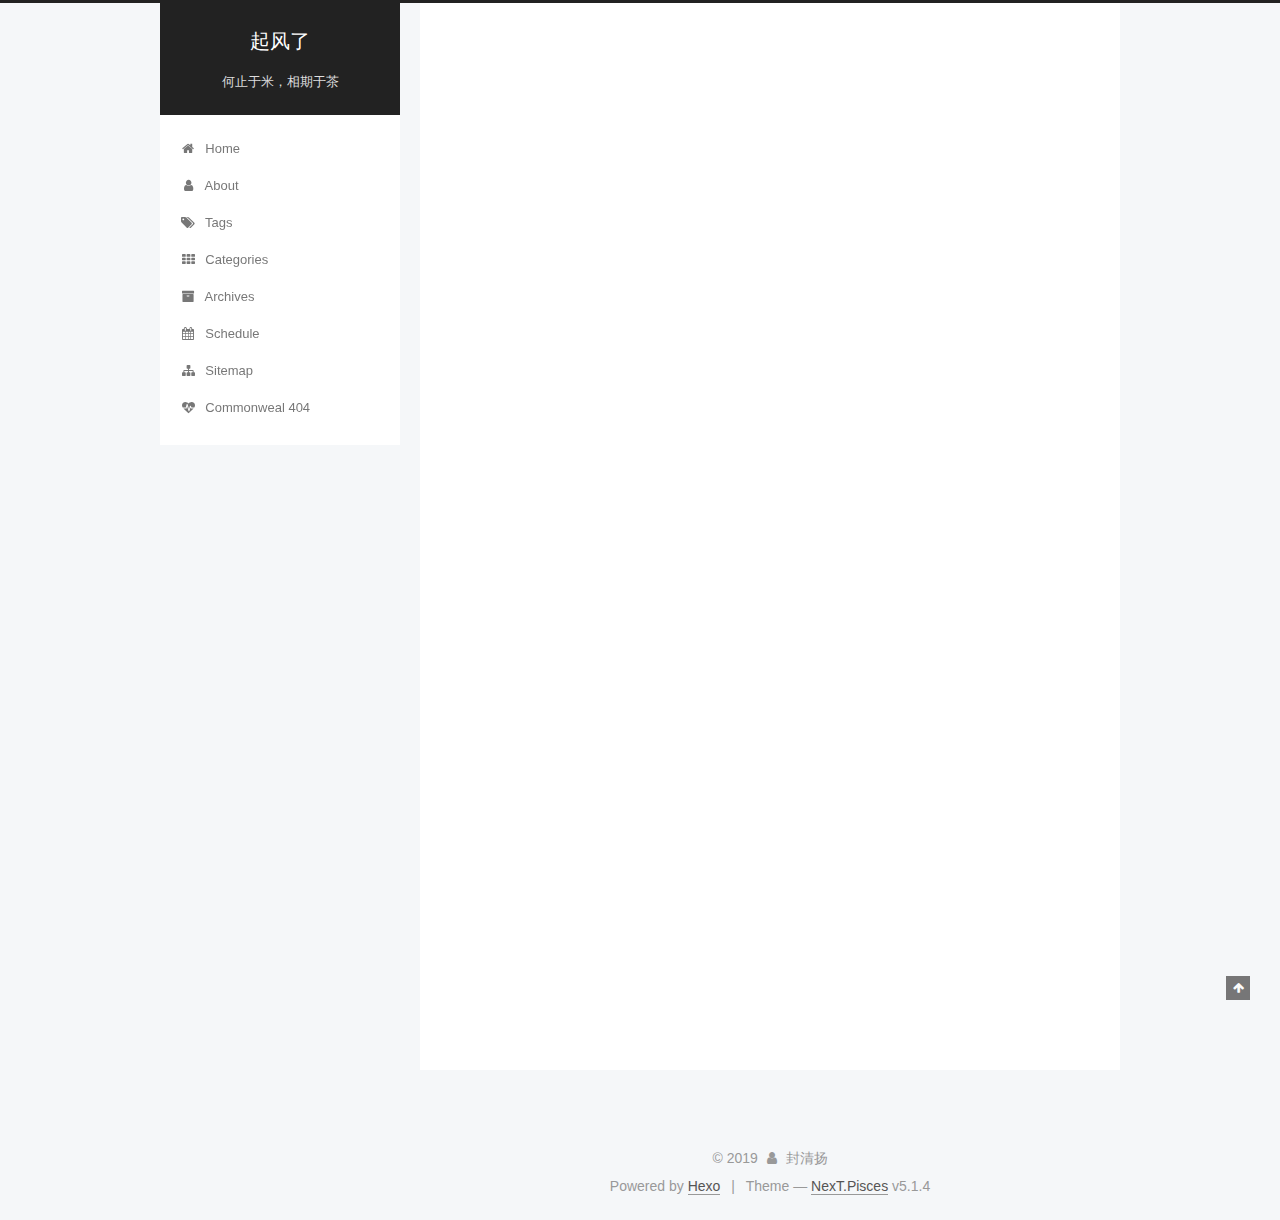
==== commit 00f51b6c: "Site updated: 2019-07-09 21:13:14" ====
--- a/index.html
+++ b/index.html
@@ -190,12 +190,72 @@
         </li>
       
         
+        <li class="menu-item menu-item-about">
+          <a href="/about/" rel="section">
+            
+              <i class="menu-item-icon fa fa-fw fa-user"></i> <br>
+            
+            About
+          </a>
+        </li>
+      
+        
+        <li class="menu-item menu-item-tags">
+          <a href="/tags/" rel="section">
+            
+              <i class="menu-item-icon fa fa-fw fa-tags"></i> <br>
+            
+            Tags
+          </a>
+        </li>
+      
+        
+        <li class="menu-item menu-item-categories">
+          <a href="/categories/" rel="section">
+            
+              <i class="menu-item-icon fa fa-fw fa-th"></i> <br>
+            
+            Categories
+          </a>
+        </li>
+      
+        
         <li class="menu-item menu-item-archives">
           <a href="/archives/" rel="section">
             
               <i class="menu-item-icon fa fa-fw fa-archive"></i> <br>
             
             Archives
+          </a>
+        </li>
+      
+        
+        <li class="menu-item menu-item-schedule">
+          <a href="/schedule/" rel="section">
+            
+              <i class="menu-item-icon fa fa-fw fa-calendar"></i> <br>
+            
+            Schedule
+          </a>
+        </li>
+      
+        
+        <li class="menu-item menu-item-sitemap">
+          <a href="/sitemap.xml" rel="section">
+            
+              <i class="menu-item-icon fa fa-fw fa-sitemap"></i> <br>
+            
+            Sitemap
+          </a>
+        </li>
+      
+        
+        <li class="menu-item menu-item-commonweal">
+          <a href="/404/" rel="section">
+            
+              <i class="menu-item-icon fa fa-fw fa-heartbeat"></i> <br>
+            
+            Commonweal 404
           </a>
         </li>
       
--- a/css/main.css
+++ b/css/main.css
@@ -1823,7 +1823,7 @@
   width: 4px;
   height: 4px;
   border-radius: 50%;
-  background: #d5034f;
+  background: #032ae8;
 }
 .links-of-blogroll {
   font-size: 13px;
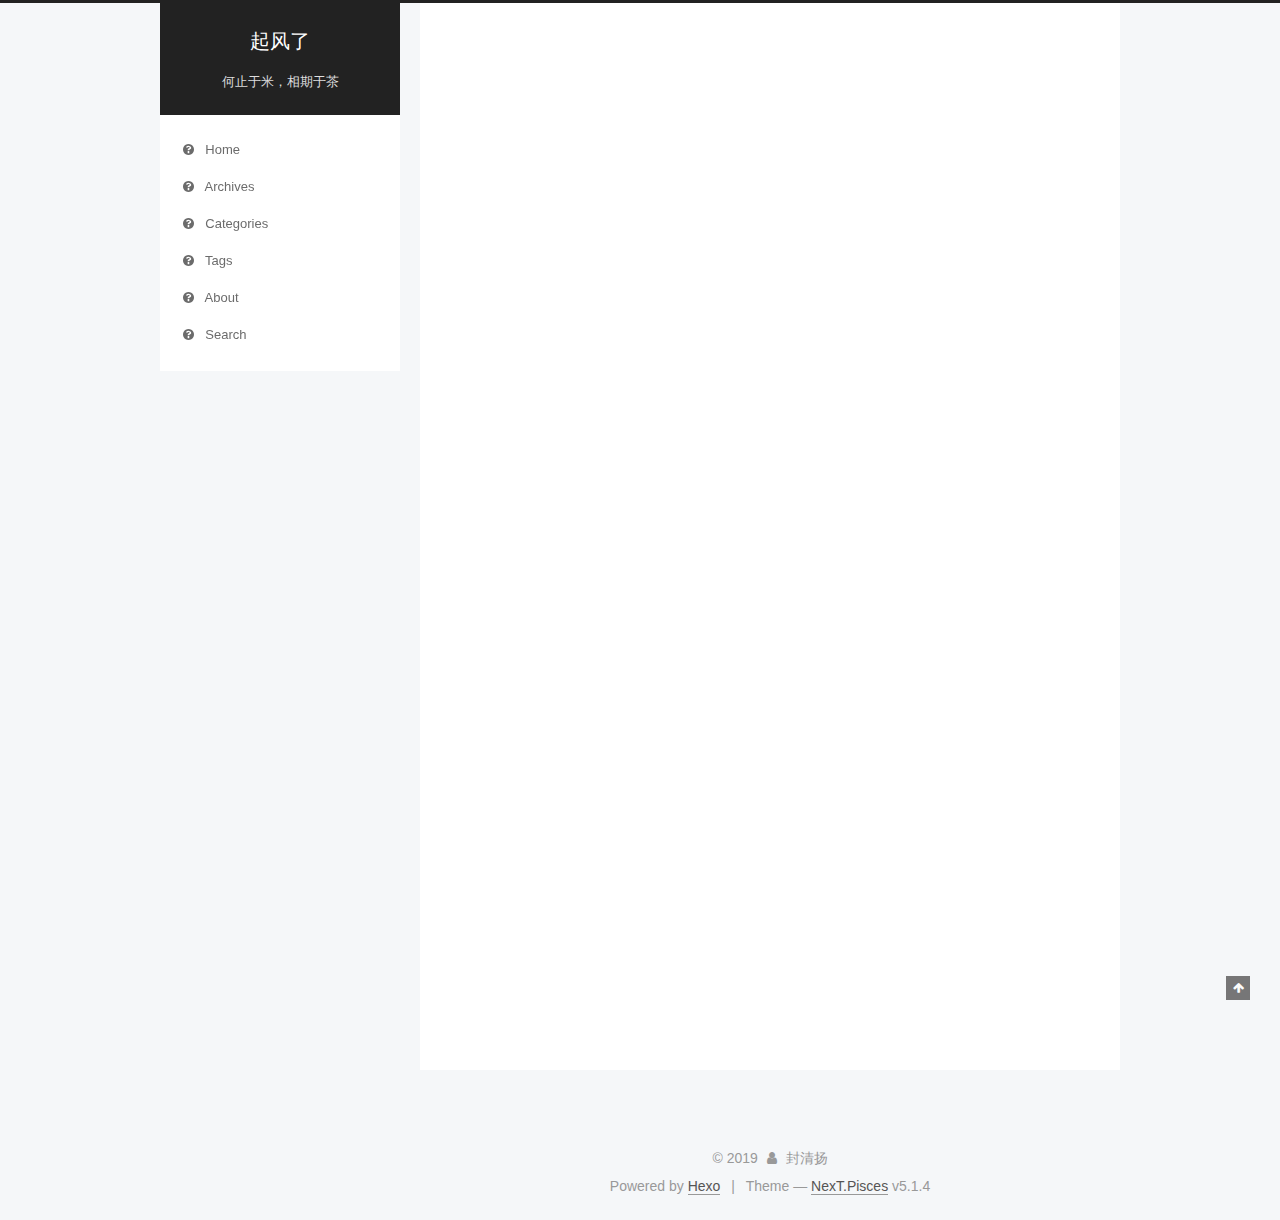
==== commit 4704188a: "Site updated: 2019-07-09 21:46:27" ====
--- a/index.html
+++ b/index.html
@@ -181,81 +181,61 @@
       
         
         <li class="menu-item menu-item-home">
-          <a href="/" rel="section">
-            
-              <i class="menu-item-icon fa fa-fw fa-home"></i> <br>
+          <a href="/首页" rel="section">
+            
+              <i class="menu-item-icon fa fa-fw fa-question-circle"></i> <br>
             
             Home
           </a>
         </li>
       
         
+        <li class="menu-item menu-item-archives">
+          <a href="/归档" rel="section">
+            
+              <i class="menu-item-icon fa fa-fw fa-question-circle"></i> <br>
+            
+            Archives
+          </a>
+        </li>
+      
+        
+        <li class="menu-item menu-item-categories">
+          <a href="/分类" rel="section">
+            
+              <i class="menu-item-icon fa fa-fw fa-question-circle"></i> <br>
+            
+            Categories
+          </a>
+        </li>
+      
+        
+        <li class="menu-item menu-item-tags">
+          <a href="/标签" rel="section">
+            
+              <i class="menu-item-icon fa fa-fw fa-question-circle"></i> <br>
+            
+            Tags
+          </a>
+        </li>
+      
+        
         <li class="menu-item menu-item-about">
-          <a href="/about/" rel="section">
-            
-              <i class="menu-item-icon fa fa-fw fa-user"></i> <br>
+          <a href="/关于" rel="section">
+            
+              <i class="menu-item-icon fa fa-fw fa-question-circle"></i> <br>
             
             About
           </a>
         </li>
       
         
-        <li class="menu-item menu-item-tags">
-          <a href="/tags/" rel="section">
-            
-              <i class="menu-item-icon fa fa-fw fa-tags"></i> <br>
-            
-            Tags
-          </a>
-        </li>
-      
-        
-        <li class="menu-item menu-item-categories">
-          <a href="/categories/" rel="section">
-            
-              <i class="menu-item-icon fa fa-fw fa-th"></i> <br>
-            
-            Categories
-          </a>
-        </li>
-      
-        
-        <li class="menu-item menu-item-archives">
-          <a href="/archives/" rel="section">
-            
-              <i class="menu-item-icon fa fa-fw fa-archive"></i> <br>
-            
-            Archives
-          </a>
-        </li>
-      
-        
-        <li class="menu-item menu-item-schedule">
-          <a href="/schedule/" rel="section">
-            
-              <i class="menu-item-icon fa fa-fw fa-calendar"></i> <br>
-            
-            Schedule
-          </a>
-        </li>
-      
-        
-        <li class="menu-item menu-item-sitemap">
-          <a href="/sitemap.xml" rel="section">
-            
-              <i class="menu-item-icon fa fa-fw fa-sitemap"></i> <br>
-            
-            Sitemap
-          </a>
-        </li>
-      
-        
-        <li class="menu-item menu-item-commonweal">
-          <a href="/404/" rel="section">
-            
-              <i class="menu-item-icon fa fa-fw fa-heartbeat"></i> <br>
-            
-            Commonweal 404
+        <li class="menu-item menu-item-search">
+          <a href="/搜索" rel="section">
+            
+              <i class="menu-item-icon fa fa-fw fa-question-circle"></i> <br>
+            
+            Search
           </a>
         </li>
       
@@ -455,7 +435,7 @@
             
               <div class="site-state-item site-state-posts">
               
-                <a href="/archives/">
+                <a href="/归档">
               
                   <span class="site-state-item-count">1</span>
                   <span class="site-state-item-name">posts</span>
--- a/css/main.css
+++ b/css/main.css
@@ -1823,7 +1823,7 @@
   width: 4px;
   height: 4px;
   border-radius: 50%;
-  background: #032ae8;
+  background: #74ebff;
 }
 .links-of-blogroll {
   font-size: 13px;
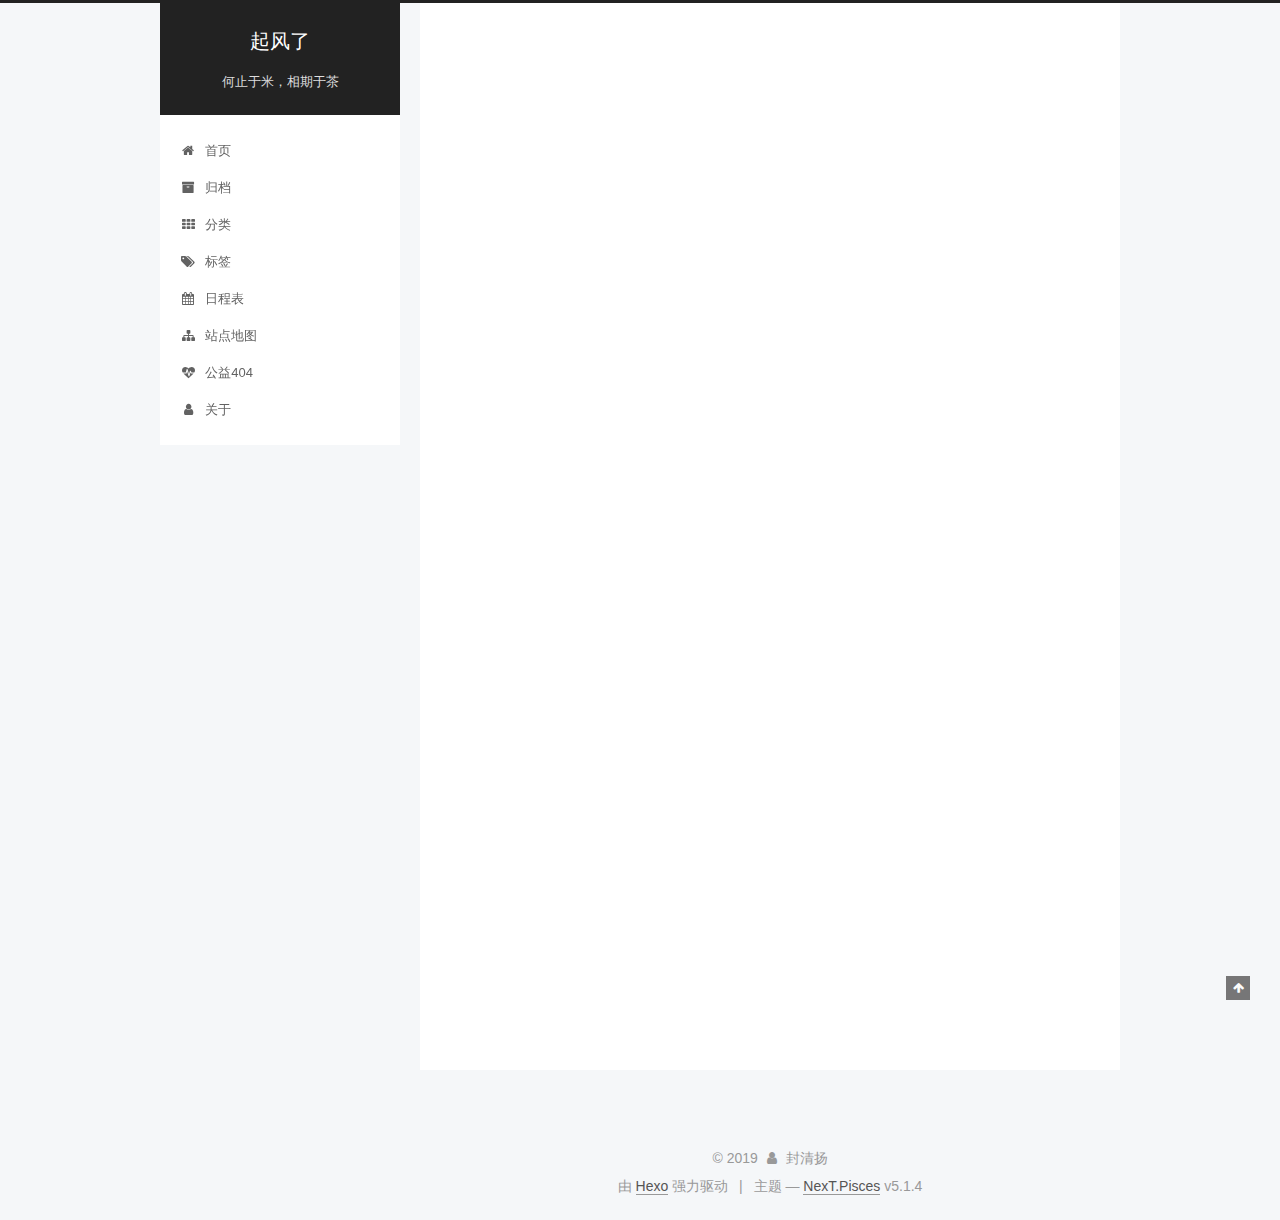
==== commit 6f78c931: "Site updated: 2019-07-09 22:53:13" ====
--- a/index.html
+++ b/index.html
@@ -5,7 +5,7 @@
   
 
 
-<html class="theme-next pisces use-motion" lang>
+<html class="theme-next pisces use-motion" lang="zh-Hans">
 <head><meta name="generator" content="Hexo 3.9.0">
   <meta charset="UTF-8">
 <meta http-equiv="X-UA-Compatible" content="IE=edge">
@@ -85,7 +85,7 @@
 <meta property="og:url" content="http://yoursite.com/index.html">
 <meta property="og:site_name" content="起风了">
 <meta property="og:description" content="一个想开奶茶店的程序猿">
-<meta property="og:locale" content="default">
+<meta property="og:locale" content="zh-Hans">
 <meta name="twitter:card" content="summary">
 <meta name="twitter:title" content="起风了">
 <meta name="twitter:description" content="一个想开奶茶店的程序猿">
@@ -104,7 +104,7 @@
     motion: {"enable":true,"async":false,"transition":{"post_block":"fadeIn","post_header":"slideDownIn","post_body":"slideDownIn","coll_header":"slideLeftIn","sidebar":"slideUpIn"}},
     duoshuo: {
       userId: '0',
-      author: 'Author'
+      author: '博主'
     },
     algolia: {
       applicationID: '',
@@ -136,7 +136,7 @@
 
 </head>
 
-<body itemscope itemtype="http://schema.org/WebPage" lang="default">
+<body itemscope itemtype="http://schema.org/WebPage" lang="zh-Hans">
 
   
   
@@ -181,61 +181,81 @@
       
         
         <li class="menu-item menu-item-home">
-          <a href="/首页" rel="section">
-            
-              <i class="menu-item-icon fa fa-fw fa-question-circle"></i> <br>
-            
-            Home
+          <a href="/" rel="section">
+            
+              <i class="menu-item-icon fa fa-fw fa-home"></i> <br>
+            
+            首页
           </a>
         </li>
       
         
         <li class="menu-item menu-item-archives">
-          <a href="/归档" rel="section">
-            
-              <i class="menu-item-icon fa fa-fw fa-question-circle"></i> <br>
-            
-            Archives
+          <a href="/archives/" rel="section">
+            
+              <i class="menu-item-icon fa fa-fw fa-archive"></i> <br>
+            
+            归档
           </a>
         </li>
       
         
         <li class="menu-item menu-item-categories">
-          <a href="/分类" rel="section">
-            
-              <i class="menu-item-icon fa fa-fw fa-question-circle"></i> <br>
-            
-            Categories
+          <a href="/categories/" rel="section">
+            
+              <i class="menu-item-icon fa fa-fw fa-th"></i> <br>
+            
+            分类
           </a>
         </li>
       
         
         <li class="menu-item menu-item-tags">
-          <a href="/标签" rel="section">
-            
-              <i class="menu-item-icon fa fa-fw fa-question-circle"></i> <br>
-            
-            Tags
+          <a href="/tags/" rel="section">
+            
+              <i class="menu-item-icon fa fa-fw fa-tags"></i> <br>
+            
+            标签
+          </a>
+        </li>
+      
+        
+        <li class="menu-item menu-item-schedule">
+          <a href="/schedule/" rel="section">
+            
+              <i class="menu-item-icon fa fa-fw fa-calendar"></i> <br>
+            
+            日程表
+          </a>
+        </li>
+      
+        
+        <li class="menu-item menu-item-sitemap">
+          <a href="/sitemap.xml" rel="section">
+            
+              <i class="menu-item-icon fa fa-fw fa-sitemap"></i> <br>
+            
+            站点地图
+          </a>
+        </li>
+      
+        
+        <li class="menu-item menu-item-commonweal">
+          <a href="/404/" rel="section">
+            
+              <i class="menu-item-icon fa fa-fw fa-heartbeat"></i> <br>
+            
+            公益404
           </a>
         </li>
       
         
         <li class="menu-item menu-item-about">
-          <a href="/关于" rel="section">
-            
-              <i class="menu-item-icon fa fa-fw fa-question-circle"></i> <br>
-            
-            About
-          </a>
-        </li>
-      
-        
-        <li class="menu-item menu-item-search">
-          <a href="/搜索" rel="section">
-            
-              <i class="menu-item-icon fa fa-fw fa-question-circle"></i> <br>
-            
-            Search
+          <a href="/about/" rel="section">
+            
+              <i class="menu-item-icon fa fa-fw fa-user"></i> <br>
+            
+            关于
           </a>
         </li>
       
@@ -301,9 +321,9 @@
                 <i class="fa fa-calendar-o"></i>
               </span>
               
-                <span class="post-meta-item-text">Posted on</span>
+                <span class="post-meta-item-text">发表于</span>
               
-              <time title="Post created" itemprop="dateCreated datePublished" datetime="2019-07-09T14:13:53+08:00">
+              <time title="创建于" itemprop="dateCreated datePublished" datetime="2019-07-09T14:13:53+08:00">
                 2019-07-09
               </time>
             
@@ -435,10 +455,10 @@
             
               <div class="site-state-item site-state-posts">
               
-                <a href="/归档">
+                <a href="/archives/">
               
                   <span class="site-state-item-count">1</span>
-                  <span class="site-state-item-name">posts</span>
+                  <span class="site-state-item-name">日志</span>
                 </a>
               </div>
             
@@ -488,7 +508,7 @@
 </div>
 
 
-  <div class="powered-by">Powered by <a class="theme-link" target="_blank" href="https://hexo.io">Hexo</a></div>
+  <div class="powered-by">由 <a class="theme-link" target="_blank" href="https://hexo.io">Hexo</a> 强力驱动</div>
 
 
 
@@ -496,7 +516,7 @@
 
 
 
-  <div class="theme-info">Theme &mdash; <a class="theme-link" target="_blank" href="https://github.com/iissnan/hexo-theme-next">NexT.Pisces</a> v5.1.4</div>
+  <div class="theme-info">主题 &mdash; <a class="theme-link" target="_blank" href="https://github.com/iissnan/hexo-theme-next">NexT.Pisces</a> v5.1.4</div>
 
 
 
